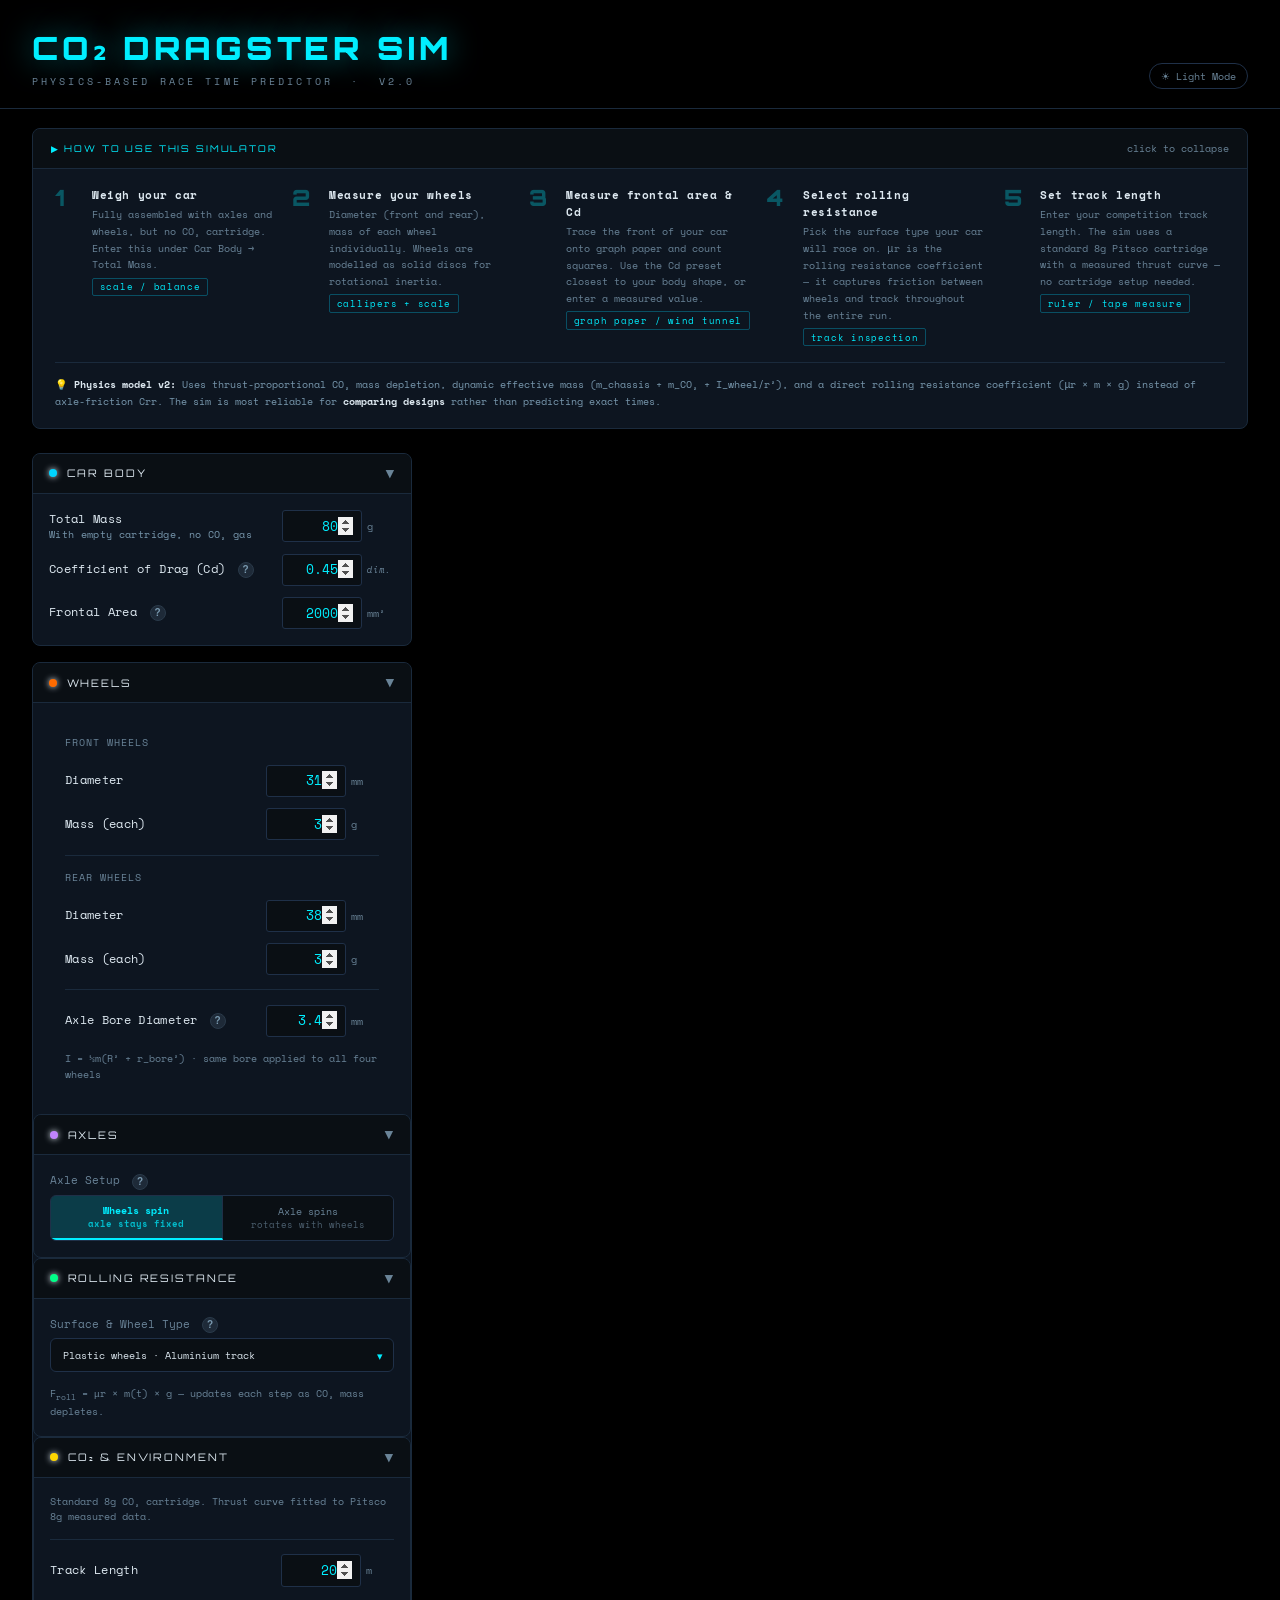
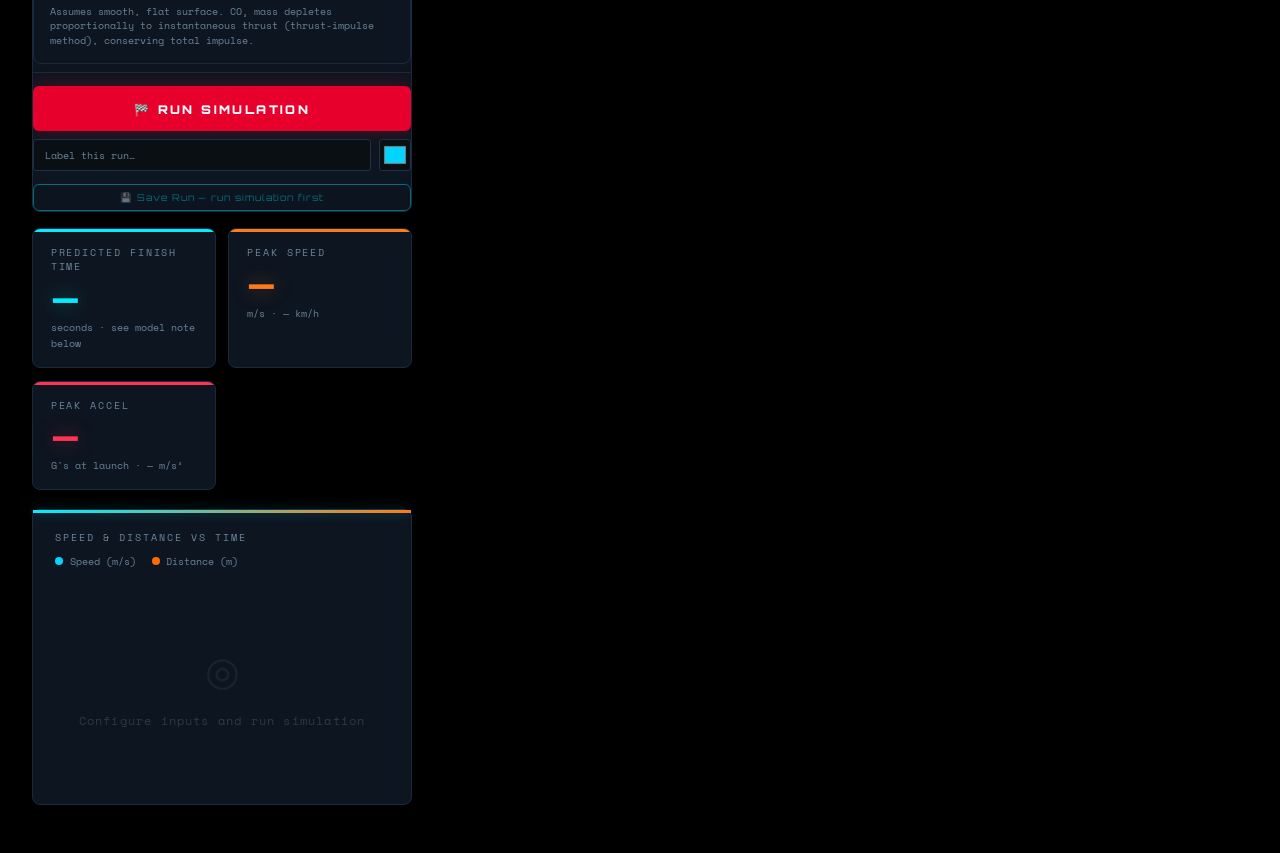
==== DragsterSim.html @ a4823c29 "Rename DragsterSim to DragsterSim.html" ====
<!DOCTYPE html>
<html lang="en">
<head>
<meta charset="UTF-8">
<meta name="viewport" content="width=device-width, initial-scale=1.0">
<title>CO₂ Dragster Simulator</title>
<style>
@import url('https://fonts.googleapis.com/css2?family=Orbitron:wght@400;700;900&family=Space+Mono:wght@400;700&display=swap');

:root {
  --bg: #000000;
  --surface: #0a0f14;
  --panel: #0d1520;
  --border: #1a2a3c;
  --border2: #1f3048;
  --accent: #00eeff;
  --accent2: #ff7a1a;
  --green: #00ff88;
  --red: #ff3355;
  --yellow: #ffd600;
  --text: #dde8f0;
  --muted: #6a8498;
  --muted2: #2a3a4a;
  --font-display: 'Orbitron', 'Arial Black', sans-serif;
  --font-mono: 'Space Mono', 'Courier New', monospace;
}

* { margin:0; padding:0; box-sizing:border-box; }

body {
  background: var(--bg);
  color: var(--text);
  font-family: var(--font-mono);
  font-size: 15px;
  min-height: 100vh;
}

.header {
  padding: 2rem 2rem 0;
  border-bottom: 1px solid var(--border);
  margin-bottom: 0;
}
.header-inner {
  max-width: 1400px;
  margin: 0 auto;
  display: flex;
  align-items: flex-end;
  justify-content: space-between;
  padding-bottom: 1.2rem;
  flex-wrap: wrap;
  gap: 1rem;
}
.logo { display:flex; flex-direction:column; gap:.55rem; }
.logo-title {
  font-family: var(--font-display);
  font-size: clamp(1.4rem, 3vw, 2rem);
  font-weight: 900;
  letter-spacing: .12em;
  color: var(--accent);
  line-height:1;
  text-shadow: 0 0 30px rgba(0,238,255,0.5);
}
.logo-sub {
  font-size: .65rem;
  letter-spacing: .3em;
  color: var(--muted);
  text-transform: uppercase;
}

.app {
  max-width: 1400px;
  margin: 0 auto;
  padding: 1.5rem 2rem 3rem;
  display: grid;
  grid-template-columns: 380px 1fr;
  gap: 1.5rem;
}
@media(max-width:900px) {
  .app { grid-template-columns: 1fr; padding: 1rem; }
}

.sidebar { display:flex; flex-direction:column; gap:1rem; }
.sidebar-sticky { margin-top:.5rem; padding-top:.8rem; border-top: 1px solid var(--border); }

.section-card {
  background: var(--panel);
  border: 1px solid var(--border);
  border-radius: 8px;
  overflow: hidden;
}

.section-header {
  display: flex;
  align-items: center;
  gap: .6rem;
  padding: .7rem 1rem;
  background: var(--surface);
  border-bottom: 1px solid var(--border);
  cursor: pointer;
  user-select: none;
}
.section-header:hover { background: #141c24; }
.section-dot {
  width: 8px; height: 8px;
  border-radius: 50%;
  flex-shrink:0;
  box-shadow: 0 0 6px currentColor;
}
.section-title {
  font-family: var(--font-display);
  font-size: .65rem;
  letter-spacing: .18em;
  text-transform: uppercase;
  color: var(--text);
  flex:1;
}
.section-arrow {
  font-size: .7rem;
  color: var(--muted);
  transition: transform .2s;
}
.section-arrow.open { transform: rotate(90deg); }

.section-body { padding: 1rem; display:flex; flex-direction:column; gap:.7rem; }
.section-body.collapsed { display:none; }

.input-row {
  display: grid;
  grid-template-columns: 1fr auto;
  align-items: center;
  gap: .5rem;
}
.input-row label {
  font-size: .72rem;
  color: var(--text);
  letter-spacing: .03em;
  line-height: 1.3;
}
.input-row label span {
  display: block;
  font-size: .6rem;
  color: #7a9ab0;
  margin-top:.1rem;
}
.input-wrap {
  display:flex;
  align-items:center;
  gap:.3rem;
}
input[type=number], select {
  background: var(--surface);
  border: 1px solid var(--border2);
  border-radius: 3px;
  color: var(--accent);
  font-family: var(--font-mono);
  font-size: .8rem;
  padding: .35rem .5rem;
  width: 80px;
  text-align: right;
  outline: none;
  transition: border-color .15s;
}
input[type=number]:focus, select:focus {
  border-color: var(--accent);
  box-shadow: 0 0 0 2px rgba(0,212,255,0.1);
}
input[type=number]::-webkit-inner-spin-button,
input[type=number]::-webkit-outer-spin-button { opacity: 1; }
select { width: auto; text-align:left; cursor:pointer; }
.unit {
  font-size: .65rem;
  color: var(--muted);
  white-space: nowrap;
  width: 28px;
}

.input-full { display:flex; flex-direction:column; gap:.3rem; }
.input-full label { font-size:.7rem; color:var(--muted); }
.input-full select { width:100%; text-align:left; }

.divider { border:none; border-top:1px solid var(--border); margin:.2rem 0; }

@keyframes card-pop {
  0%   { transform: scale(1); }
  50%  { transform: scale(1.03); }
  100% { transform: scale(1); }
}
.run-btn {
  width: 100%;
  padding: 1rem 1rem .85rem;
  background: #e8002d;
  color: #fff;
  border: none;
  border-radius: 6px;
  font-family: var(--font-display);
  font-size: .75rem;
  font-weight: 900;
  letter-spacing: .2em;
  cursor: pointer;
  transition: filter .15s, transform .1s;
  box-shadow: 0 0 18px rgba(232,0,45,0.3);
}
.run-btn:hover { filter: brightness(1.1); transform: translateY(-1px); }
.run-btn:active { transform: scale(.98); filter: brightness(.95); }
.result-card.pop { animation: card-pop .35s ease-out; }

.main { display:flex; flex-direction:column; gap:1.2rem; }

.results-grid {
  display: grid;
  grid-template-columns: repeat(auto-fit, minmax(150px, 1fr));
  gap: .8rem;
}
.result-card {
  background: var(--panel);
  border: 1px solid var(--border);
  border-radius: 8px;
  padding: 1rem 1.1rem;
  position:relative;
  overflow:hidden;
  transition: border-color .3s;
}
.result-card::before {
  content:'';
  position:absolute; top:0; left:0; right:0;
  height: 3px;
  transition: opacity .3s;
}
.rc-cyan::before   { background: var(--accent); }
.rc-orange::before { background: var(--accent2); }
.rc-green::before  { background: var(--green); }
.rc-red::before    { background: var(--red); }
.rc-yellow::before { background: var(--yellow); }

.result-label {
  font-size: .6rem;
  letter-spacing: .2em;
  text-transform: uppercase;
  color: var(--muted);
  margin-bottom: .4rem;
}
.result-value {
  font-family: var(--font-display);
  font-size: 2.2rem;
  font-weight: 700;
  line-height: 1;
  transition: color .3s;
}
.rc-cyan   .result-value { color: var(--accent); text-shadow: 0 0 20px rgba(0,238,255,0.4); }
.rc-orange .result-value { color: var(--accent2); text-shadow: 0 0 20px rgba(255,122,26,0.4); }
.rc-green  .result-value { color: var(--green); }
.rc-red    .result-value { color: var(--red); text-shadow: 0 0 20px rgba(255,51,85,0.4); }
.rc-yellow .result-value { color: var(--yellow); }
.result-unit { font-size: .65rem; color: var(--muted); margin-top:.25rem; }

.chart-card {
  background: var(--panel);
  border: 1px solid var(--border);
  border-radius: 8px;
  padding: 1.2rem 1.4rem;
  position:relative;
}
.chart-card::before {
  content:'';
  position:absolute; top:0; left:0; right:0;
  height:3px;
  background: linear-gradient(90deg, var(--accent), var(--accent2));
  box-shadow: 0 0 12px rgba(0,238,255,0.3);
}
.chart-header {
  display:flex; justify-content:space-between; align-items:center;
  margin-bottom:1rem; flex-wrap:wrap; gap:.5rem;
}
.chart-title { font-size:.62rem; letter-spacing:.2em; color:var(--muted); text-transform:uppercase; }
.chart-legend { display:flex; gap:1rem; }
.legend-item { display:flex; align-items:center; gap:.4rem; font-size:.65rem; color:var(--muted); }
.legend-dot { width:8px; height:8px; border-radius:50%; }

.range-card {
  background: var(--panel);
  border: 1px solid var(--border);
  border-radius: 8px;
  padding: 1.1rem 1.4rem;
}
.range-note { font-size:.65rem; color:#7a9ab0; line-height:1.6; }

.empty-state {
  display:flex; flex-direction:column; align-items:center; justify-content:center;
  height:200px; color:var(--muted2); gap:.8rem;
}
.empty-icon { font-size:2.5rem; opacity:.4; }
.empty-text { font-size:.75rem; letter-spacing:.1em; }

::-webkit-scrollbar { width:6px; }
::-webkit-scrollbar-track { background:var(--bg); }
::-webkit-scrollbar-thumb { background:var(--border2); border-radius:3px; }

.onboard {
  max-width: 1400px;
  margin: 0 auto;
  padding: 1.2rem 2rem 0;
}
.onboard-inner {
  background: var(--panel);
  border: 1px solid var(--border);
  border-radius: 8px;
  overflow: hidden;
}
.onboard-header {
  display: flex;
  align-items: center;
  justify-content: space-between;
  padding: .7rem 1.1rem;
  background: var(--surface);
  border-bottom: 1px solid var(--border);
  cursor: pointer;
  user-select: none;
}
.onboard-header:hover { background: #141c24; }
.onboard-tag {
  font-family: var(--font-display);
  font-size: .58rem;
  letter-spacing: .2em;
  color: var(--accent);
  text-transform: uppercase;
}
.onboard-toggle { font-size: .65rem; color: var(--muted); }
.onboard-body {
  padding: 1.1rem 1.4rem;
  display: grid;
  grid-template-columns: repeat(auto-fit, minmax(220px, 1fr));
  gap: 1rem;
}
.onboard-body.hidden { display: none; }
.step { display: flex; gap: .8rem; align-items: flex-start; }
.step-num {
  font-family: var(--font-display);
  font-size: 1.4rem;
  font-weight: 900;
  color: var(--accent);
  opacity: .3;
  line-height: 1;
  flex-shrink: 0;
  width: 24px;
}
.step-title { font-size: .7rem; color: var(--text); font-weight: 600; margin-bottom: .2rem; letter-spacing: .05em; }
.step-desc { font-size: .65rem; color: var(--muted); line-height: 1.6; }
.step-tool {
  display: inline-block;
  font-size: .58rem;
  color: var(--accent);
  border: 1px solid rgba(0,212,255,.3);
  border-radius: 2px;
  padding: .1rem .4rem;
  margin-top: .3rem;
  letter-spacing: .08em;
}
.onboard-note {
  grid-column: 1 / -1;
  font-size: .63rem;
  color: #7a9ab0;
  border-top: 1px solid var(--border);
  padding-top: .8rem;
  line-height: 1.7;
}

.save-bar { display:flex; flex-direction:column; gap:.4rem; margin-top:.5rem; }
.save-input {
  flex:1; background:var(--surface); border:1px solid var(--border2);
  color:var(--text); font-family:var(--font-mono); font-size:.65rem;
  padding:.45rem .7rem; border-radius:3px; outline:none;
}
.save-input:focus { border-color:var(--accent); }
.save-input::placeholder { color:var(--muted); }
.save-btn {
  font-family:var(--font-display); font-size:.58rem; letter-spacing:.1em;
  padding:.45rem .9rem; border-radius:6px; cursor:pointer; white-space:nowrap;
  border:1px solid var(--accent); background:transparent; color:var(--accent);
  transition:all .2s;
  box-shadow: 0 0 8px rgba(0,238,255,0.15);
}
.save-btn:hover { background:var(--accent); color:#000; box-shadow: 0 0 16px rgba(0,238,255,0.4); transform: translateY(-1px); }
.mini-btn {
  font-family:var(--font-display); font-size:.52rem; letter-spacing:.08em;
  padding:.3rem .6rem; border-radius:3px; cursor:pointer;
  border:1px solid var(--border2); background:transparent; color:#7a9ab0;
  transition:all .15s;
}
.mini-btn:hover { border-color:var(--accent); color:var(--accent); }
.mini-btn.danger { border-color:var(--border2); color:var(--muted); }
.mini-btn.danger:hover { border-color:var(--red); color:var(--red); }

.run-row {
  display:grid; grid-template-columns:auto 1fr auto auto auto;
  align-items:center; gap:.5rem;
  padding:.45rem .5rem; border-bottom:1px solid var(--border);
  font-size:.65rem;
}
.run-row:last-child { border-bottom:none; }
.run-dot { width:10px; height:10px; border-radius:50%; flex-shrink:0; }
.run-name { color:var(--text); font-weight:600; min-width:0; overflow:hidden; text-overflow:ellipsis; white-space:nowrap; }
.run-time { color:var(--accent); font-weight:700; white-space:nowrap; }
.run-delta { font-size:.62rem; font-weight:700; white-space:nowrap; }
.run-delta.faster { color:var(--green); }
.run-delta.slower { color:var(--red); }
.run-del { cursor:pointer; color:var(--muted); font-size:.7rem; padding:.1rem .3rem; }
.run-del:hover { color:var(--red); }

.input-wrap input.invalid { border-color:var(--red) !important; }

#validation-banner {
  display:none; background:rgba(255,51,85,0.12);
  border:1px solid rgba(255,51,85,0.4);
  border-radius:3px; padding:.6rem .9rem;
  font-size:.65rem; color:#ff8899; line-height:1.6;
  margin-bottom:.5rem;
}
#validation-banner.visible { display:block; }

.tip-btn {
  display: inline-flex;
  align-items: center;
  justify-content: center;
  width: 16px; height: 16px;
  border-radius: 50%;
  background: #1e2a38;
  border: 1px solid #2a3a4a;
  color: #7a9ab0;
  font-size: 10px;
  font-family: Arial, sans-serif;
  font-weight: 700;
  cursor: pointer;
  margin-left: 5px;
  vertical-align: middle;
  flex-shrink: 0;
  padding: 0; line-height: 0; letter-spacing: 0;
}
.tip-btn:focus { outline: none; }
.tip-box {
  display: none;
  background: #0d1117;
  border: 1px solid #1e2a38;
  border-radius: 4px;
  padding: .6rem .8rem;
  font-size: .63rem;
  color: #c8d8e8;
  line-height: 1.6;
  margin-top: .4rem;
  width: 100%;
  box-sizing: border-box;
}
.tip-box.open { display: block; }

.pill-group {
  display: flex; gap: 0;
  border: 1px solid var(--border2);
  border-radius: 6px;
  overflow: hidden;
  width: 100%;
}
.pill-opt {
  flex: 1;
  padding: .5rem .4rem;
  font-family: var(--font-mono);
  font-size: .63rem;
  color: var(--muted);
  background: var(--surface);
  border: none;
  border-right: 1px solid var(--border2);
  cursor: pointer;
  text-align: center;
  transition: background .15s, color .15s;
  line-height: 1.3;
}
.pill-opt:last-child { border-right: none; }
.pill-opt:hover { background: #151e2a; color: var(--text); }
.pill-opt.active {
  background: rgba(0,238,255,0.18);
  color: var(--accent);
  font-weight: 700;
  border-bottom: 2px solid var(--accent);
}

.styled-select-wrap {
  position: relative;
  width: 100%;
}
.styled-select-wrap::after {
  content: '▾';
  position: absolute;
  right: .7rem; top: 50%;
  transform: translateY(-50%);
  color: var(--accent);
  font-size: .7rem;
  pointer-events: none;
}
.styled-select {
  width: 100%;
  appearance: none; -webkit-appearance: none;
  background: var(--surface);
  border: 1px solid var(--border2);
  border-radius: 6px;
  color: var(--text);
  font-family: var(--font-mono);
  font-size: .65rem;
  padding: .5rem 2rem .5rem .75rem;
  cursor: pointer; outline: none;
  transition: border-color .15s;
}
.styled-select:focus { border-color: var(--accent); box-shadow: 0 0 0 2px rgba(0,212,255,0.1); }
.styled-select option { background: #0d1117; color: var(--text); }

.breakdown-card {
  background: var(--panel);
  border: 1px solid var(--border);
  border-radius: 8px;
  padding: 1.1rem 1.4rem;
}
.breakdown-title { font-size:.62rem; letter-spacing:.2em; color:var(--muted); text-transform:uppercase; margin-bottom:.9rem; }
.breakdown-row {
  display:flex; align-items:center; gap:.8rem;
  padding:.35rem 0; border-bottom:1px solid var(--border);
  font-size:.72rem;
}
.breakdown-row:last-child { border-bottom:none; }
.bd-label { color:var(--muted); flex:1; }
.bd-bar-wrap { flex:2; height:4px; background:var(--surface); border-radius:2px; overflow:hidden; }
.bd-bar { height:100%; border-radius:2px; transition: width .5s; }
.bd-val { color:var(--text); font-weight:700; width:60px; text-align:right; font-size:.7rem; }

/* Light mode */
body.light {
  --bg: #f0f4f8;
  --surface: #ffffff;
  --panel: #ffffff;
  --border: #d0dae6;
  --border2: #b8c8d8;
  --accent: #0088bb;
  --accent2: #d44800;
  --green: #008844;
  --red: #cc1133;
  --yellow: #aa8800;
  --text: #1a2a3a;
  --muted: #5a7080;
  --muted2: #c0d0dc;
}
body.light .header { border-bottom-color: var(--border); }
body.light input[type=number], body.light .styled-select { color: var(--text); }
body.light .rc-cyan .result-value,
body.light .rc-orange .result-value,
body.light .rc-red .result-value { text-shadow: none; }
body.light .chart-card::before { box-shadow: none; }

.theme-toggle {
  background: none;
  border: 1px solid var(--border2);
  border-radius: 20px;
  color: var(--muted);
  font-family: var(--font-mono);
  font-size: .6rem;
  padding: .3rem .7rem;
  cursor: pointer;
  display: flex;
  align-items: center;
  gap: .4rem;
  transition: border-color .15s, color .15s;
}
.theme-toggle:hover { border-color: var(--accent); color: var(--accent); }

#r-delta.faster { background:rgba(0,255,136,0.15); color:var(--green); }
#r-delta.slower { background:rgba(255,51,85,0.15); color:var(--red); }

#replay-canvas { background: #0a0f14 !important; border: 1px solid var(--border); border-radius: 6px; }
body.light #replay-canvas { background: #a8b8c8 !important; border: 1px solid #000 !important; }
</style>
</head>
<body>

<div class="header">
  <div class="header-inner">
    <div class="logo">
      <div class="logo-title">CO₂ DRAGSTER SIM</div>
      <div class="logo-sub">Physics-Based Race Time Predictor &nbsp;·&nbsp; v2.0</div>
    </div>
    <button class="theme-toggle" onclick="toggleTheme()" id="theme-btn">☀ Light Mode</button>
  </div>
</div>

<div class="onboard">
  <div class="onboard-inner">
    <div class="onboard-header" onclick="toggleOnboard(this)">
      <div class="onboard-tag">▶ How to use this simulator</div>
      <div class="onboard-toggle" id="onboard-toggle-label">click to collapse</div>
    </div>
    <div class="onboard-body" id="onboard-body">
      <div class="step">
        <div class="step-num">1</div>
        <div class="step-content">
          <div class="step-title">Weigh your car</div>
          <div class="step-desc">Fully assembled with axles and wheels, but no CO₂ cartridge. Enter this under Car Body → Total Mass.</div>
          <span class="step-tool">scale / balance</span>
        </div>
      </div>
      <div class="step">
        <div class="step-num">2</div>
        <div class="step-content">
          <div class="step-title">Measure your wheels</div>
          <div class="step-desc">Diameter (front and rear), mass of each wheel individually. Wheels are modelled as solid discs for rotational inertia.</div>
          <span class="step-tool">callipers + scale</span>
        </div>
      </div>
      <div class="step">
        <div class="step-num">3</div>
        <div class="step-content">
          <div class="step-title">Measure frontal area &amp; Cd</div>
          <div class="step-desc">Trace the front of your car onto graph paper and count squares. Use the Cd preset closest to your body shape, or enter a measured value.</div>
          <span class="step-tool">graph paper / wind tunnel</span>
        </div>
      </div>
      <div class="step">
        <div class="step-num">4</div>
        <div class="step-content">
          <div class="step-title">Select rolling resistance</div>
          <div class="step-desc">Pick the surface type your car will race on. μr is the rolling resistance coefficient — it captures friction between wheels and track throughout the entire run.</div>
          <span class="step-tool">track inspection</span>
        </div>
      </div>
      <div class="step">
        <div class="step-num">5</div>
        <div class="step-content">
          <div class="step-title">Set track length</div>
          <div class="step-desc">Enter your competition track length. The sim uses a standard 8g Pitsco cartridge with a measured thrust curve — no cartridge setup needed.</div>
          <span class="step-tool">ruler / tape measure</span>
        </div>
      </div>
      <div class="onboard-note">
        💡 <strong style="color:var(--text)">Physics model v2:</strong> Uses thrust-proportional CO₂ mass depletion, dynamic effective mass (m_chassis + m_CO₂ + I_wheel/r²), and a direct rolling resistance coefficient (μr × m × g) instead of axle-friction Crr. The sim is most reliable for <strong style="color:var(--text)">comparing designs</strong> rather than predicting exact times.
      </div>
    </div>
  </div>
</div>

<div class="app">

  <!-- ══════════════ SIDEBAR ══════════════ -->
  <div class="sidebar">

    <!-- Car Body -->
    <div class="section-card">
      <div class="section-header" onclick="toggleSection(this)">
        <div class="section-dot" style="background:#00d4ff"></div>
        <div class="section-title">Car Body</div>
        <div class="section-arrow open">▶</div>
      </div>
      <div class="section-body">
        <div class="input-row">
          <label>Total Mass <span>With empty cartridge, no CO₂ gas</span></label>
          <div class="input-wrap"><input type="number" id="mass" value="80" min="10" max="500" step="0.5"><span class="unit">g</span></div>
        </div>
        <div class="input-row">
          <label>Coefficient of Drag (Cd) <button class="tip-btn" onclick="toggleTip(this)">?</button></label>
          <div class="tip-box">Cd measures how easily air flows around your car. Lower is faster. Most CO₂ dragsters with exposed wheels fall between 0.4 and 0.6.</div>
          <div class="input-wrap"><input type="number" id="cd-custom" value="0.45" min="0.05" max="1.5" step="0.01"><span class="unit" style="color:var(--muted);font-style:italic;font-size:.55rem;">dim.</span></div>
        </div>
        <div class="input-row">
          <label>Frontal Area <button class="tip-btn" onclick="toggleTip(this)">?</button></label>
          <div class="tip-box">Cross-section area head-on. In Fusion 360: sketch on the front face, use Project to trace the outline, then check the sketch area in the bottom-right corner.</div>
          <div class="input-wrap"><input type="number" id="frontal-override" value="2000" min="100" max="10000" step="10"><span class="unit">mm²</span></div>
        </div>
      </div>
    </div>

    <!-- Wheels -->
    <div class="section-card">
      <div class="section-header" onclick="toggleSection(this)">
        <div class="section-dot" style="background:#ff6b00"></div>
        <div class="section-title">Wheels</div>
        <div class="section-arrow open">▶</div>
      </div>
      <div class="section-body">
      <div class="section-body">
        <div style="font-size:.62rem;color:var(--muted);letter-spacing:.1em;text-transform:uppercase;margin-bottom:.2rem;">Front Wheels</div>
        <div class="input-row">
          <label>Diameter</label>
          <div class="input-wrap"><input type="number" id="wf-dia" value="31" min="5" max="80" step="0.5"><span class="unit">mm</span></div>
        </div>
        <div class="input-row">
          <label>Mass (each)</label>
          <div class="input-wrap"><input type="number" id="wf-mass" value="3" min="0.1" max="30" step="0.1"><span class="unit">g</span></div>
        </div>
        <hr class="divider">
        <div style="font-size:.62rem;color:var(--muted);letter-spacing:.1em;text-transform:uppercase;margin-bottom:.2rem;">Rear Wheels</div>
        <div class="input-row">
          <label>Diameter</label>
          <div class="input-wrap"><input type="number" id="wr-dia" value="38" min="5" max="80" step="0.5"><span class="unit">mm</span></div>
        </div>
        <div class="input-row">
          <label>Mass (each)</label>
          <div class="input-wrap"><input type="number" id="wr-mass" value="3" min="0.1" max="30" step="0.1"><span class="unit">g</span></div>
        </div>
        <hr class="divider">
        <div class="input-row">
          <label>Axle Bore Diameter <button class="tip-btn" onclick="toggleTip(this)">?</button></label>
          <div class="tip-box">The diameter of the hole through the centre of each wheel. Measure with callipers. PLA wheels are modelled as annular discs: I = ½m(R_outer² + R_bore²). A larger bore pushes mass further from the axis, increasing rotational inertia. Typical 1/8&quot; steel axle → bore ≈ 3.2–3.5 mm.</div>
          <div class="input-wrap"><input type="number" id="bore-dia" value="3.4" min="0.5" max="15" step="0.05"><span class="unit">mm</span></div>
        </div>
        <div style="font-size:.6rem;color:var(--muted);line-height:1.6;margin-top:.2rem;">
          I = ½m(R² + r_bore²) · same bore applied to all four wheels
        </div>
      </div>
    </div>

    <!-- Axles -->
    <div class="section-card">
      <div class="section-header" onclick="toggleSection(this)">
        <div class="section-dot" style="background:#c084fc"></div>
        <div class="section-title">Axles</div>
        <div class="section-arrow open">▶</div>
      </div>
      <div class="section-body">
        <div class="input-full">
          <label>Axle Setup <button class="tip-btn" onclick="toggleTip(this)">?</button></label>
          <div class="tip-box">
            <strong>Wheels spin / axle fixed:</strong> The axle is glued or press-fit into the car body and does not rotate. Only the wheels spin — axle inertia adds nothing.<br><br>
            <strong>Axle spins with wheels:</strong> The axle is free to rotate and turns with the wheels. Both the wheel and axle inertia must be overcome at launch. Solid-cylinder axle: I = ½mr², contributing an extra ½m_axle effective mass per axle.
          </div>
          <div class="pill-group">
            <button class="pill-opt active" data-target="axle-setup" data-value="static" onclick="setPill(this);updateAxleSetup()">Wheels spin<br><span style="font-size:.55rem;opacity:.7;">axle stays fixed</span></button>
            <button class="pill-opt" data-target="axle-setup" data-value="dynamic" onclick="setPill(this);updateAxleSetup()">Axle spins<br><span style="font-size:.55rem;opacity:.7;">rotates with wheels</span></button>
          </div>
          <input type="hidden" id="axle-setup" value="static">
        </div>

        <!-- Dynamic-only options -->
        <div id="axle-dynamic-opts" style="display:none;">
          <div style="font-size:.6rem;color:var(--muted);margin:.2rem 0 .6rem;line-height:1.5;">
            Solid cylinder: I = ½mr² → effective mass penalty per axle = ½m_axle.<br>
            Two axles total: adds m_axle to m_eff.
          </div>
          <div class="input-row">
            <label>Axle Diameter <button class="tip-btn" onclick="toggleTip(this)">?</button></label>
            <div class="tip-box">Outside diameter of the spinning axle rod. Standard CO₂ dragster axles are 1/8" (3.175 mm) steel. Measure with callipers if unsure.</div>
            <div class="input-wrap"><input type="number" id="axle-dia" value="3.175" min="1" max="10" step="0.025"><span class="unit">mm</span></div>
          </div>
          <div class="input-row">
            <label>Axle Mass <span>one axle</span></label>
            <div class="input-wrap"><input type="number" id="axle-mass" value="4.0" min="0.5" max="30" step="0.1"><span class="unit">g</span></div>
          </div>
        </div>
      </div>
    </div>

    <!-- Rolling Resistance -->
    <div class="section-card">
      <div class="section-header" onclick="toggleSection(this)">
        <div class="section-dot" style="background:#00ff88"></div>
        <div class="section-title">Rolling Resistance</div>
        <div class="section-arrow open">▶</div>
      </div>
      <div class="section-body">
        <div class="input-full">
          <label>Surface &amp; Wheel Type <button class="tip-btn" onclick="toggleTip(this)">?</button></label>
          <div class="tip-box">Rolling resistance coefficient (μr) captures energy lost as wheels flex and deform against the track. Acts as a constant force throughout the run: F_roll = μr × m × g. Smooth aluminium gives the lowest values; jointed sheet-metal adds significant penalty.</div>
          <div class="styled-select-wrap">
            <select id="mu-r-preset" class="styled-select" onchange="applyMuPreset()">
              <option value="0.010">Plastic wheels · Aluminium track</option>
              <option value="0.013">Plastic wheels · Wood / MDF track</option>
              <option value="0.018">Plastic wheels · Jointed sheet metal</option>
              <option value="0.008">Urethane wheels · Aluminium track</option>
              <option value="custom">Custom μr value…</option>
            </select>
          </div>
        </div>
        <div class="input-row" id="mu-r-custom-row" style="display:none">
          <label>Custom μr <button class="tip-btn" onclick="toggleTip(this)">?</button></label>
          <div class="tip-box">Dimensionless rolling resistance coefficient. Typical CO₂ dragster range: 0.006–0.025. Lower = faster. Standard competition value on aluminium track is ~0.010.</div>
          <div class="input-wrap"><input type="number" id="mu-r-custom" value="0.010" min="0.001" max="0.1" step="0.001" oninput="syncCustomMuR()"><span class="unit"></span></div>
        </div>
        <input type="hidden" id="mu-r" value="0.010">
        <div style="font-size:.6rem;color:var(--muted);line-height:1.6;margin-top:.2rem;">
          F<sub>roll</sub> = μr × m(t) × g — updates each step as CO₂ mass depletes.
        </div>
      </div>
    </div>

    <!-- CO₂ & Environment -->
    <div class="section-card">
      <div class="section-header" onclick="toggleSection(this)">
        <div class="section-dot" style="background:#ffd600"></div>
        <div class="section-title">CO₂ &amp; Environment</div>
        <div class="section-arrow open">▶</div>
      </div>
      <div class="section-body">
        <div style="font-size:.6rem;color:var(--muted);line-height:1.6;">
          Standard 8g CO₂ cartridge. Thrust curve fitted to Pitsco 8g measured data.
        </div>
        <input type="hidden" id="nozzle-dia" value="2.95">
        <input type="hidden" id="co2-F0" value="18.3">
        <input type="hidden" id="co2-tau" value="0.117">
        <input type="hidden" id="co2-dur" value="0.45">
        <hr class="divider">
        <div class="input-row">
          <label>Track Length</label>
          <div class="input-wrap"><input type="number" id="track" value="20" min="5" max="100" step="0.5"><span class="unit">m</span></div>
        </div>
        <div style="font-size:.6rem;color:var(--muted);margin-top:.4rem;line-height:1.5;">
          Assumes smooth, flat surface. CO₂ mass depletes proportionally to instantaneous thrust (thrust-impulse method), conserving total impulse.
        </div>
      </div>
    </div>

    <div class="sidebar-sticky">
      <div id="validation-banner"></div>
      <button class="run-btn" onclick="runSim()">🏁 RUN SIMULATION</button>
      <div class="save-bar">
        <div style="display:flex;gap:.5rem;align-items:center;width:100%;">
          <input type="text" id="run-label" placeholder="Label this run…" class="save-input"/>
          <input type="color" id="run-colour" value="#00d4ff" title="Pick run colour" style="width:32px;height:32px;padding:2px;border:1px solid var(--border2);border-radius:3px;background:var(--surface);cursor:pointer;flex-shrink:0;">
        </div>
        <button class="save-btn" id="save-btn" onclick="saveRun()" style="width:100%;margin-top:.4rem;opacity:.4;cursor:not-allowed;" disabled>💾 Save Run — run simulation first</button>
      </div>
    </div>

  </div>

  <!-- ══════════════ MAIN ══════════════ -->
  <div class="main">

    <!-- Results -->
    <div class="results-grid">
      <div class="result-card rc-cyan">
        <div class="result-label">Predicted Finish Time</div>
        <div style="display:flex;align-items:baseline;gap:.6rem;">
          <div class="result-value" id="r-time">—</div>
          <div id="r-delta" style="display:none;font-family:var(--font-mono);font-size:.8rem;font-weight:700;padding:.15rem .4rem;border-radius:3px;"></div>
        </div>
        <div class="result-unit">seconds · see model note below</div>
      </div>
      <div class="result-card rc-orange">
        <div class="result-label">Peak Speed</div>
        <div class="result-value" id="r-speed">—</div>
        <div class="result-unit">m/s · <span id="r-kmh">—</span> km/h</div>
      </div>
      <div class="result-card rc-red">
        <div class="result-label">Peak Accel</div>
        <div class="result-value" id="r-g">—</div>
        <div class="result-unit">G's at launch · <span id="r-ms2">—</span> m/s²</div>
      </div>
    </div>

    <!-- Speed/Distance Chart -->
    <div class="chart-card">
      <div class="chart-header">
        <div class="chart-title">Speed &amp; Distance vs Time</div>
        <div class="chart-legend">
          <div class="legend-item"><div class="legend-dot" style="background:#00d4ff"></div>Speed (m/s)</div>
          <div class="legend-item"><div class="legend-dot" style="background:#ff6b00"></div>Distance (m)</div>
        </div>
      </div>
      <div id="chart-empty" class="empty-state">
        <div class="empty-icon">◎</div>
        <div class="empty-text">Configure inputs and run simulation</div>
      </div>
      <canvas id="chart" style="display:none"></canvas>
    </div>

    <!-- Thrust Curve -->
    <div class="chart-card" id="thrust-card" style="display:none">
      <div class="chart-header">
        <div class="chart-title">CO₂ Thrust Curve</div>
        <div class="chart-legend">
          <div class="legend-item"><div class="legend-dot" style="background:#ff3355"></div>Thrust (N)</div>
        </div>
      </div>
      <canvas id="thrust-chart"></canvas>
    </div>

    <!-- Race Replay -->
    <div class="chart-card" id="replay-card" style="display:none">
      <div class="chart-header">
        <div class="chart-title">Race Replay</div>
        <div style="display:flex;gap:.6rem;align-items:center;">
          <div id="replay-time-display" style="display:flex;flex-direction:column;gap:.2rem;align-items:flex-end;"></div>
          <button class="mini-btn" id="replay-btn" onclick="startReplay()">▶ Play</button>
          <button class="mini-btn danger" onclick="clearAllRuns()">✕ Clear All</button>
        </div>
      </div>
      <canvas id="replay-canvas" height="90" style="width:100%;border-radius:4px;display:block;background:#0a0f14;"></canvas>
      <div id="replay-runs-legend" style="display:flex;gap:1rem;flex-wrap:wrap;margin-top:.6rem;"></div>
    </div>

    <!-- Model note -->
    <div class="range-card" id="range-card" style="display:none">
      <div class="range-note" id="range-note"></div>
    </div>

    <!-- Forces Breakdown -->
    <div class="breakdown-card" id="forces-card" style="display:none">
      <div class="breakdown-title" style="display:flex;justify-content:space-between;align-items:center;">
        <span>What's slowing your car down?</span>
        <span style="font-size:.58rem;color:#7a9ab0;cursor:pointer;text-decoration:underline;font-family:var(--font-mono);font-weight:400;letter-spacing:.05em;text-transform:none;" onclick="toggleForcesExplain()">explain these forces</span>
      </div>
      <div id="forces-explain" style="display:none;font-size:.63rem;color:#7a9ab0;line-height:1.7;background:var(--surface);border-radius:3px;padding:.6rem .8rem;margin-bottom:.8rem;">
        <strong style="color:var(--text);">At launch</strong> the car is stationary so air drag is zero. All resistance comes from <em>wheel spin-up</em> — the rotational inertia of the wheels acting as additional effective mass. PLA wheels are modelled as annular discs: I = ½m(R_outer² + R_bore²), so I/R² = ½m(1 + (R_bore/R)²). A larger bore increases the penalty above the solid-disc baseline.<br><br>
        <strong style="color:var(--text);">Rolling resistance</strong> acts as a constant force throughout the entire run: F_roll = μr × m(t) × g. It decreases slightly as the CO₂ cartridge empties and total mass falls. This is the primary variable you control through wheel-track surface choice.<br><br>
        <strong style="color:var(--text);">At peak speed</strong> air drag dominates — it grows with the square of velocity and becomes the single largest resistive force the car fights at high speed. This is where aerodynamic body shaping and frontal area reduction pay the biggest dividends.
      </div>

      <div style="font-size:.58rem;letter-spacing:.1em;color:var(--muted);text-transform:uppercase;margin-bottom:.4rem;">At Launch</div>
      <div class="breakdown-row">
        <div class="bd-label">Wheel Spin-up</div>
        <div class="bd-bar-wrap"><div class="bd-bar" id="bar-rot" style="background:var(--yellow);width:0%"></div></div>
        <div class="bd-val" id="val-rot">—</div>
      </div>

      <div style="font-size:.58rem;letter-spacing:.1em;color:var(--muted);text-transform:uppercase;margin-bottom:.4rem;margin-top:.6rem;">Throughout Race</div>
      <div class="breakdown-row">
        <div class="bd-label">Rolling Resistance</div>
        <div class="bd-bar-wrap"><div class="bd-bar" id="bar-roll" style="background:var(--green);width:0%"></div></div>
        <div class="bd-val" id="val-roll">—</div>
      </div>

      <div style="font-size:.58rem;letter-spacing:.1em;color:var(--muted);text-transform:uppercase;margin-bottom:.4rem;margin-top:.6rem;">At Peak Speed</div>
      <div class="breakdown-row">
        <div class="bd-label">Air Resistance</div>
        <div class="bd-bar-wrap"><div class="bd-bar" id="bar-aero" style="background:var(--accent);width:0%"></div></div>
        <div class="bd-val" id="val-aero">—</div>
      </div>
    </div>

    <!-- Saved Runs -->
    <div class="breakdown-card" id="saved-runs-card" style="display:none">
      <div class="breakdown-title" style="display:flex;justify-content:space-between;align-items:center;">
        <span>Saved Runs</span>
        <div style="display:flex;gap:.5rem;">
          <button class="mini-btn danger" onclick="clearAllRuns()">✕ Clear All</button>
        </div>
      </div>
      <div id="saved-runs-list"></div>
      <div id="time-chart-wrap" style="display:none;margin-top:1rem;">
        <div style="font-size:.62rem;letter-spacing:.15em;color:var(--muted);text-transform:uppercase;margin-bottom:.5rem;">Finish Time Comparison</div>
        <canvas id="time-chart"></canvas>
      </div>
    </div>

  </div>
</div>

<script>
const $  = id => document.getElementById(id);
const v  = id => parseFloat($(id).value);
const G  = 9.81;

function showError(msg) {
  const b = $('validation-banner');
  if (b) { b.innerHTML = '⚠ ' + msg; b.classList.add('visible'); setTimeout(() => b.classList.remove('visible'), 4000); }
}

// ── Canvas chart helpers ───────────────────────────────────────
function drawSpeedChart(canvas, times, speeds, dists) {
  const isLight = document.body.classList.contains('light');
  const PAD = { t:10, r:50, b:32, l:46 };
  const W = canvas.parentElement.clientWidth || 600;
  const H = 200;
  const dpr = window.devicePixelRatio || 1;
  canvas.width  = W * dpr; canvas.height = H * dpr;
  canvas.style.width = W + 'px'; canvas.style.height = H + 'px';
  const ctx = canvas.getContext('2d');
  ctx.scale(dpr, dpr);
  const cW = W - PAD.l - PAD.r, cH = H - PAD.t - PAD.b;

  const bg       = isLight ? '#f4f7fa' : '#0a0f14';
  const grid     = isLight ? '#d0dbe6' : '#111820';
  const cyanLine = isLight ? '#0099bb' : '#00d4ff';
  const cyanFill = isLight ? 'rgba(0,153,187,0.12)' : 'rgba(0,212,255,0.08)';
  const orngLine = isLight ? '#cc5500' : '#ff6b00';
  const orngFill = isLight ? 'rgba(204,85,0,0.10)' : 'rgba(255,107,0,0.07)';
  const tickX    = isLight ? '#6a7a8a' : '#4a6070';

  ctx.fillStyle = bg; ctx.fillRect(0, 0, W, H);

  const maxV = Math.max(...speeds) * 1.1 || 1;
  const maxD = Math.max(...dists)  * 1.1 || 1;
  const maxT = Math.max(...times)  || 1;
  const tx = t => PAD.l + (t / maxT) * cW;
  const ty = (val, mx) => PAD.t + cH - (val / mx) * cH;

  ctx.strokeStyle = grid; ctx.lineWidth = 1;
  for (let i=0; i<=4; i++) {
    const y = PAD.t + (i/4)*cH;
    ctx.beginPath(); ctx.moveTo(PAD.l, y); ctx.lineTo(PAD.l+cW, y); ctx.stroke();
  }

  // Distance
  ctx.beginPath(); ctx.moveTo(tx(times[0]), ty(dists[0], maxD));
  for (let i=1; i<times.length; i++) ctx.lineTo(tx(times[i]), ty(dists[i], maxD));
  ctx.lineTo(tx(times[times.length-1]), PAD.t+cH); ctx.lineTo(tx(times[0]), PAD.t+cH); ctx.closePath();
  ctx.fillStyle = orngFill; ctx.fill();
  ctx.beginPath(); ctx.moveTo(tx(times[0]), ty(dists[0], maxD));
  for (let i=1; i<times.length; i++) ctx.lineTo(tx(times[i]), ty(dists[i], maxD));
  ctx.strokeStyle = orngLine; ctx.lineWidth = 2; ctx.stroke();

  // Speed
  ctx.beginPath(); ctx.moveTo(tx(times[0]), ty(speeds[0], maxV));
  for (let i=1; i<times.length; i++) ctx.lineTo(tx(times[i]), ty(speeds[i], maxV));
  ctx.lineTo(tx(times[times.length-1]), PAD.t+cH); ctx.lineTo(tx(times[0]), PAD.t+cH); ctx.closePath();
  ctx.fillStyle = cyanFill; ctx.fill();
  ctx.beginPath(); ctx.moveTo(tx(times[0]), ty(speeds[0], maxV));
  for (let i=1; i<times.length; i++) ctx.lineTo(tx(times[i]), ty(speeds[i], maxV));
  ctx.strokeStyle = cyanLine; ctx.lineWidth = 2; ctx.stroke();

  ctx.font = '9px monospace';
  ctx.textAlign = 'right'; ctx.textBaseline = 'middle'; ctx.fillStyle = cyanLine;
  for (let i=0; i<=4; i++) ctx.fillText((maxV*(4-i)/4).toFixed(1), PAD.l-4, PAD.t+(i/4)*cH);
  ctx.textAlign = 'left'; ctx.fillStyle = orngLine;
  for (let i=0; i<=4; i++) ctx.fillText((maxD*(4-i)/4).toFixed(1), PAD.l+cW+4, PAD.t+(i/4)*cH);
  ctx.textAlign = 'center'; ctx.textBaseline = 'top'; ctx.fillStyle = tickX;
  for (let i=0; i<=5; i++) ctx.fillText((maxT*i/5).toFixed(2)+'s', tx(maxT*i/5), PAD.t+cH+4);
}

function drawThrustChart(F0, tau, dur) {
  const card = $('thrust-card'); const canvas = $('thrust-chart');
  card.style.display = 'block';
  const isLight = document.body.classList.contains('light');
  const PAD = { t:10, r:20, b:32, l:46 };
  const W = canvas.parentElement.clientWidth || 600; const H = 160;
  const dpr = window.devicePixelRatio || 1;
  canvas.width = W*dpr; canvas.height = H*dpr;
  canvas.style.width = W+'px'; canvas.style.height = H+'px';
  const ctx = canvas.getContext('2d'); ctx.scale(dpr, dpr);
  const cW = W-PAD.l-PAD.r, cH = H-PAD.t-PAD.b;
  ctx.fillStyle = isLight ? '#f4f7fa' : '#0a0f14'; ctx.fillRect(0,0,W,H);

  const pts = [];
  const totalT = dur + 0.05;
  for (let t=0; t<=totalT; t+=totalT/200) pts.push({ t, f: t < dur ? F0*Math.exp(-t/tau) : 0 });
  const maxF = F0 * 1.05; const maxT = totalT;
  const tx = t => PAD.l + (t/maxT)*cW;
  const ty = f => PAD.t + cH - (f/maxF)*cH;

  ctx.strokeStyle = isLight ? '#d0dbe6' : '#111820'; ctx.lineWidth=1;
  for (let i=0;i<=4;i++) {
    const y = PAD.t+(i/4)*cH;
    ctx.beginPath(); ctx.moveTo(PAD.l,y); ctx.lineTo(PAD.l+cW,y); ctx.stroke();
  }
  ctx.beginPath(); ctx.moveTo(tx(pts[0].t), ty(pts[0].f));
  for (let i=1;i<pts.length;i++) ctx.lineTo(tx(pts[i].t), ty(pts[i].f));
  ctx.lineTo(tx(pts[pts.length-1].t), PAD.t+cH); ctx.lineTo(tx(pts[0].t), PAD.t+cH); ctx.closePath();
  ctx.fillStyle = isLight ? 'rgba(255,51,85,0.10)' : 'rgba(255,51,85,0.12)'; ctx.fill();
  ctx.beginPath(); ctx.moveTo(tx(pts[0].t), ty(pts[0].f));
  for (let i=1;i<pts.length;i++) ctx.lineTo(tx(pts[i].t), ty(pts[i].f));
  ctx.strokeStyle = '#ff3355'; ctx.lineWidth=2; ctx.stroke();

  ctx.fillStyle = '#ff3355'; ctx.font='9px monospace';
  ctx.textAlign='left'; ctx.textBaseline='bottom';
  ctx.fillText(F0.toFixed(1)+'N peak', tx(0)+4, ty(F0)-2);
  ctx.textAlign='right'; ctx.textBaseline='middle'; ctx.fillStyle = isLight ? '#cc3355' : '#ff3355';
  for (let i=0;i<=4;i++) ctx.fillText((maxF*(4-i)/4).toFixed(1), PAD.l-4, PAD.t+(i/4)*cH);
  ctx.textAlign='center'; ctx.textBaseline='top'; ctx.fillStyle = isLight ? '#6a7a8a' : '#4a6070';
  for (let i=0;i<=4;i++) ctx.fillText((maxT*i/4).toFixed(2)+'s', tx(maxT*i/4), PAD.t+cH+4);
}

function drawBarChart(canvas, labels, values, colours) {
  const isLight = document.body.classList.contains('light');
  const PAD = { t:10, r:16, b:36, l:52 };
  const W = canvas.parentElement.clientWidth || 400; const H = 140;
  const dpr = window.devicePixelRatio || 1;
  canvas.width  = W * dpr; canvas.height = H * dpr;
  canvas.style.width = W + 'px'; canvas.style.height = H + 'px';
  const ctx = canvas.getContext('2d'); ctx.scale(dpr, dpr);
  const cW = W - PAD.l - PAD.r, cH = H - PAD.t - PAD.b;
  ctx.fillStyle = isLight ? '#ffffff' : '#0a0f14'; ctx.fillRect(0, 0, W, H);
  const dataMin = Math.min(...values), dataMax = Math.max(...values);
  const spread = dataMax - dataMin || 0.001;
  const minV = dataMin - spread * 0.5, maxV = dataMax + spread * 0.5;
  const range = maxV - minV;
  const n = values.length, gap = cW / n, barW = Math.min(60, gap * 0.6);
  const by = val => PAD.t + cH - ((val - minV) / range) * cH;
  ctx.strokeStyle = isLight ? '#e0e8f0' : '#111820'; ctx.lineWidth = 1;
  for (let i=0; i<=3; i++) {
    const y = PAD.t + (i/3)*cH;
    ctx.beginPath(); ctx.moveTo(PAD.l, y); ctx.lineTo(PAD.l+cW, y); ctx.stroke();
    ctx.font = '9px monospace'; ctx.textAlign = 'right'; ctx.textBaseline = 'middle';
    ctx.fillStyle = isLight ? '#8a9aaa' : '#7a9ab0';
    ctx.fillText((minV + range*(3-i)/3).toFixed(4), PAD.l-4, y);
  }
  values.forEach((val, i) => {
    const x = PAD.l + gap*i + gap/2 - barW/2, y = by(val), h = PAD.t+cH-y;
    ctx.fillStyle = colours[i]+'55'; ctx.strokeStyle = colours[i]; ctx.lineWidth = 2;
    ctx.fillRect(x, y, barW, h); ctx.strokeRect(x, y, barW, h);
    ctx.font = '9px monospace'; ctx.textAlign = 'center'; ctx.textBaseline = 'top';
    ctx.fillStyle = isLight ? '#1a2a3a' : '#c8d8e8';
    ctx.fillText(labels[i].length > 8 ? labels[i].slice(0,7)+'...' : labels[i], x+barW/2, PAD.t+cH+4);
    ctx.textBaseline = 'bottom'; ctx.fillStyle = colours[i];
    ctx.fillText(val.toFixed(3)+'s', x+barW/2, y-2);
  });
}

// ── UI helpers ─────────────────────────────────────────────────
function toggleOnboard(hdr) {
  const body  = $('onboard-body'), label = $('onboard-toggle-label');
  const hidden = body.classList.toggle('hidden');
  label.textContent = hidden ? 'click to expand' : 'click to collapse';
}

function toggleSection(hdr) {
  const body  = hdr.nextElementSibling;
  const arrow = hdr.querySelector('.section-arrow');
  const open  = !body.classList.contains('collapsed');
  body.classList.toggle('collapsed', open);
  arrow.classList.toggle('open', !open);
}

function setPill(btn) {
  const target = btn.dataset.target, value = btn.dataset.value;
  btn.closest('.pill-group').querySelectorAll('.pill-opt').forEach(b => b.classList.remove('active'));
  btn.classList.add('active');
  document.getElementById(target).value = value;
}

function toggleTip(btn) {
  let box = btn.nextElementSibling;
  if (!box || !box.classList.contains('tip-box')) {
    let el = btn.parentElement;
    while (el) {
      let sib = el.nextElementSibling;
      while (sib) { if (sib.classList.contains('tip-box')) { box = sib; break; } sib = sib.nextElementSibling; }
      if (box) break;
      el = el.parentElement;
    }
  }
  if (!box) return;
  const isOpen = box.classList.contains('open');
  document.querySelectorAll('.tip-box.open').forEach(b => b.classList.remove('open'));
  if (!isOpen) box.classList.add('open');
}

function toggleForcesExplain() {
  const el = $('forces-explain');
  el.style.display = el.style.display === 'none' ? 'block' : 'none';
}

function updateAxleSetup() {
  const isDynamic = $('axle-setup').value === 'dynamic';
  $('axle-dynamic-opts').style.display = isDynamic ? 'block' : 'none';
}

function applyMuPreset() {
  const sel = $('mu-r-preset');
  const customRow = $('mu-r-custom-row');
  if (sel.value === 'custom') {
    customRow.style.display = 'grid';
    $('mu-r').value = v('mu-r-custom');
  } else {
    customRow.style.display = 'none';
    $('mu-r').value = sel.value;
  }
}

function syncCustomMuR() {
  $('mu-r').value = v('mu-r-custom');
}

// ── CO₂ thrust parameters — fixed 8g Pitsco cartridge ─────────
function updateCO2() {
  // Fixed measured values for 8g Pitsco cartridge at 20°C
  $('co2-F0').value  = '18.30';
  $('co2-tau').value = '0.1174';
  $('co2-dur').value = '0.45';
}

// ── Core physics simulation ────────────────────────────────────
// Matches Python model:
//   - Thrust-proportional CO₂ mass depletion: dm = (m_CO2_initial/J_total) * F_thrust * dt
//   - Dynamic effective mass: m_eff = m_chassis + m_CO2 + I_front/r_front² + I_rear/r_rear²
//   - Rolling resistance: F_roll = μr * m_total * g  (updates each step)
//   - Air drag: F_drag = ½ρCdAv²
//   - Solid-disc wheel inertia: I = ½mr²  →  I/r² = ½m  →  2 wheels: m_rot = m_wheel
function simulate(params) {
  const {
    mChassis, mCO2Initial, Cd, A, rho, muR, mRotEff,
    thrustF0, thrustTau, thrustDur, trackLen
  } = params;

  // Total impulse for thrust-proportional mass depletion
  const J_total = thrustF0 * thrustTau * (1 - Math.exp(-thrustDur / thrustTau));

  const dt = 0.0001;
  let t=0, vel=0, x=0, mCO2=mCO2Initial;
  let peakV=0, peakA=0;
  let finishT=null, finishV=null;
  const sT=[], sV=[], sD=[];
  let step=0;

  while (x < trackLen && t < 8) {
    let F_thrust = 0;

    if (t <= thrustDur) {
      F_thrust = thrustF0 * Math.exp(-t / thrustTau);
      // Mass depletion proportional to instantaneous thrust (conserves total impulse)
      const dm = (mCO2Initial / J_total) * F_thrust * dt;
      mCO2 = Math.max(mCO2 - dm, 0);
    } else {
      mCO2 = 0;
    }

    // Dynamic total & effective mass (inertia still updates as CO₂ depletes)
    const mTotal = mChassis + mCO2;
    const mEff   = mTotal + mRotEff;

    // Resistance forces
    const F_drag = 0.5 * rho * Cd * A * vel * vel;
    const F_roll = muR * mTotal * G;  // dynamic — updates as CO₂ mass depletes

    // Net acceleration
    const a = (F_thrust - F_drag - F_roll) / mEff;
    if (a > peakA) peakA = a;

    vel = Math.max(0, vel + a * dt);
    if (vel > peakV) peakV = vel;
    x += vel * dt;
    t += dt;

    if (finishT === null && x >= trackLen) { finishT = t; finishV = vel; }
    if (step % 100 === 0) {
      sT.push(+t.toFixed(3));
      sV.push(+vel.toFixed(3));
      sD.push(+x.toFixed(3));
    }
    step++;
  }

  return { finishT, finishV, peakV, peakA, sT, sV, sD };
}

function buildParams(overrides={}) {
  // Total mass weighed with empty cartridge inserted — shell is already included.
  // Only the 8g CO₂ gas depletes during the run.
  const mChassis    = v('mass') / 1000;
  const mCO2Initial = 0.008;  // 8g cartridge only

  const Cd = overrides.Cd ?? v('cd-custom');
  const A  = overrides.A  ?? (v('frontal-override') / 1e6);     // mm² → m²

  // Annular disc (PLA wheel with axle bore): I = ½m(R_outer² + R_bore²)
  // Rotational effective mass contribution per wheel pair = I/R_outer²:
  //   2×(I_f/rF²) = 2×½×mWF×(1+(rBore/rF)²) = mWF×(1+(rBore/rF)²)
  //   same for rear → wheel contribution = mWF×(1+(rBore/rF)²) + mWR×(1+(rBore/rR)²)
  const mWF   = v('wf-mass') / 1000;
  const mWR   = v('wr-mass') / 1000;
  const rF    = v('wf-dia') / 2 / 1000;   // outer radius front (m)
  const rR    = v('wr-dia') / 2 / 1000;   // outer radius rear  (m)
  const rBore = v('bore-dia') / 2 / 1000; // bore radius (m)
  const mRotWheels = mWF * (1 + (rBore/rF)**2) + mWR * (1 + (rBore/rR)**2);

  // Dynamic axle: solid cylinder I = ½mr², I/r² = ½m per axle
  // Two axles spinning → adds 2×(½m_axle) = m_axle to effective mass
  const isDynamic = $('axle-setup').value === 'dynamic';
  const mAxleRot  = isDynamic ? (v('axle-mass') / 1000) * 2 * 0.5 : 0;  // = m_axle_one × 2 × ½
  const mRotEff   = mRotWheels + mAxleRot;

  const muR = overrides.muR ?? v('mu-r');

  const thrustF0  = overrides.F0  ?? v('co2-F0');
  const thrustTau = overrides.tau ?? v('co2-tau');
  const thrustDur = overrides.dur ?? v('co2-dur');

  const tempC = 20;
  const rho   = 1.225 * (293.15 / (273.15 + tempC));   // ≈ 1.204 at 20°C
  const trackLen = v('track');

  return { mChassis, mCO2Initial, Cd, A, rho, muR, mRotEff, mWF, mWR, thrustF0, thrustTau, thrustDur, trackLen };
}

// ── Run simulation & update UI ─────────────────────────────────
let _prevFinishT = null;

function runSim() {
  if (!validateInputs()) return;

  const p = buildParams();
  const r = simulate(p);

  if (!r.finishT) { showError('Car did not finish! Check your parameters.'); return; }

  setTimeout(() => {
    document.querySelectorAll('.result-card').forEach((el, i) => {
      setTimeout(() => { el.classList.remove('pop'); void el.offsetWidth; el.classList.add('pop'); }, i * 80);
    });
  }, 300);

  $('r-kmh').textContent = (r.peakV*3.6).toFixed(1);
  $('r-ms2').textContent = r.peakA.toFixed(1);

  // Forces breakdown — scaled relative to each other
  const fSpinUp = p.mRotEff * r.peakA;                              // rotational inertia at peak accel
  const fRoll   = p.muR * (p.mChassis + p.mCO2Initial) * G;        // rolling resistance at run start (max value)
  const fAero   = 0.5 * p.rho * p.Cd * p.A * r.peakV * r.peakV;   // aero drag at peak speed
  const maxF    = Math.max(fSpinUp, fRoll, fAero) || 1;

  $('forces-card').style.display = 'block';
  $('val-rot').textContent  = fSpinUp.toFixed(3) + ' N';
  $('bar-rot').style.width  = (fSpinUp / maxF * 100).toFixed(0) + '%';
  $('val-roll').textContent = fRoll.toFixed(3) + ' N';
  $('bar-roll').style.width = (fRoll / maxF * 100).toFixed(0) + '%';
  $('val-aero').textContent = fAero.toFixed(3) + ' N';
  $('bar-aero').style.width = (fAero / maxF * 100).toFixed(0) + '%';

  const tMid = r.finishT;
  animateValue('r-time',  1.8,        tMid,         600, 4, '');
  animateValue('r-speed', 0,          r.peakV,      600, 2, '');
  animateValue('r-g',     0,          r.peakA/9.81, 600, 2, '');

  const badge = $('r-delta');
  if (_prevFinishT !== null) {
    const diff = (tMid - _prevFinishT) * 1000;
    badge.textContent = (diff > 0 ? '+' : '') + diff.toFixed(1) + 'ms';
    badge.className   = diff < 0 ? 'faster' : 'slower';
    badge.style.display = 'block';
  } else {
    badge.style.display = 'none';
  }
  _prevFinishT = tMid;

  $('range-card').style.display = 'block';
  $('range-note').innerHTML =
    `<strong style="color:var(--accent)">${tMid.toFixed(4)}s</strong> predicted finish time<br>` +
    `<span style="color:var(--muted);font-size:.6rem;line-height:1.7;">` +
    `Model v2: 8g CO₂ gas depletes proportionally to thrust · dynamic m_eff · annular-disc PLA wheel inertia · μr rolling resistance. ` +
    `Thrust curve fitted to Pitsco 8g measured data. ` +
    `Jointed sheet-metal tracks typically run 8–12% slower than predicted. ` +
    `Use as a relative comparison tool — not an absolute predictor.</span>`;

  $('chart-empty').style.display = 'none';
  $('chart').style.display = 'block';
  const cutIdx = r.sT.findIndex(t => t > r.finishT + 0.05);
  const cut = cutIdx > 0 ? cutIdx : r.sT.length;
  drawSpeedChart($('chart'), r.sT.slice(0,cut), r.sV.slice(0,cut), r.sD.slice(0,cut));

  window._lastRun = { finishT: r.finishT, displayT: tMid, finishV: r.finishV, peakV: r.peakV, peakA: r.peakA,
                      sT: r.sT, sV: r.sV, sD: r.sD, trackLen: p.trackLen };
  const sb = $('save-btn');
  if (sb) { sb.disabled = false; sb.style.opacity = '1'; sb.style.cursor = 'pointer'; sb.textContent = '💾 Save Run'; }

  updateReplayCard();
  drawThrustChart(p.thrustF0, p.thrustTau, p.thrustDur);
}

// ── Saved runs ─────────────────────────────────────────────────
const RUN_COLOURS = ['#00d4ff','#00ff88','#ffd600','#ff6b00','#ff3355','#c084fc','#fb923c','#34d399'];
let savedRuns = [];

function saveRun() {
  if (!window._lastRun) { showError('Run the simulation first.'); return; }
  const label  = $('run-label').value.trim() || `Run ${savedRuns.length + 1}`;
  const colour = $('run-colour').value;
  savedRuns.push({ label, colour, ...window._lastRun, sT: window._lastRun.sT.slice(), sD: window._lastRun.sD.slice() });
  window._lastRun = null;
  const sb = $('save-btn');
  if (sb) { sb.disabled = true; sb.style.opacity = '.4'; sb.style.cursor = 'not-allowed'; sb.textContent = '💾 Save Run — run simulation first'; }
  $('run-label').value = '';
  // Advance colour picker to next palette colour for convenience
  $('run-colour').value = RUN_COLOURS[(savedRuns.length) % RUN_COLOURS.length];
  renderSavedRuns(); updateReplayCard();
}

function deleteRun(idx) { savedRuns.splice(idx, 1); renderSavedRuns(); updateReplayCard(); }

function clearAllRuns() {
  savedRuns = [];
  $('run-colour').value = RUN_COLOURS[0];
  renderSavedRuns(); updateReplayCard();
}

function renderSavedRuns() {
  const card = $('saved-runs-card'), list = $('saved-runs-list');
  if (savedRuns.length === 0) { card.style.display = 'none'; return; }
  card.style.display = 'block';
  const refT = savedRuns[0].displayT || savedRuns[0].finishT;
  list.innerHTML = savedRuns.map((r, i) => {
    const diff  = (r.displayT || r.finishT) - refT;
    const sign  = diff > 0 ? '+' : '';
    const cls   = i === 0 ? '' : (diff < 0 ? 'faster' : 'slower');
    const delta = i === 0
      ? '<span style="color:var(--muted);font-size:.6rem;">baseline</span>'
      : `<span class="run-delta ${cls}">${sign}${(diff*1000).toFixed(1)}ms</span>`;
    return `<div class="run-row">
      <div class="run-dot" style="background:${r.colour}"></div>
      <div class="run-name" title="${r.label}">${r.label}</div>
      <div class="run-time">${(r.displayT || r.finishT).toFixed(4)}s</div>
      ${delta}
      <span class="run-del" onclick="deleteRun(${i})" title="Remove">✕</span>
    </div>`;
  }).join('');
  renderForceChart();
}

function renderForceChart() {
  const wrap = $('time-chart-wrap');
  if (savedRuns.length < 1) { wrap.style.display = 'none'; return; }
  wrap.style.display = 'block';
  drawBarChart($('time-chart'), savedRuns.map(r => r.label), savedRuns.map(r => r.displayT || r.finishT), savedRuns.map(r => r.colour));
}

// ── Animation ──────────────────────────────────────────────────
function animateValue(id, fromVal, toVal, duration, decimals, suffix) {
  const el = document.getElementById(id); if (!el) return;
  const start = performance.now();
  function tick(now) {
    const p = Math.min((now - start) / duration, 1);
    const e = 1 - Math.pow(1 - p, 3);
    el.textContent = (fromVal + (toVal - fromVal) * e).toFixed(decimals) + (suffix||'');
    if (p < 1) requestAnimationFrame(tick);
    else el.textContent = toVal.toFixed(decimals) + (suffix||'');
  }
  requestAnimationFrame(tick);
}

// ── Replay ─────────────────────────────────────────────────────
let _replayAF = null, _replayRuns = [];

function updateReplayCard() {
  if (!savedRuns.length) { $('replay-card').style.display = 'none'; return; }
  $('replay-card').style.display = 'block';
  _replayRuns = savedRuns.map(r => ({ label: r.label, colour: r.colour, finishT: r.finishT, displayT: r.displayT || r.finishT }));
  $('replay-runs-legend').innerHTML = _replayRuns.map(r =>
    `<div style="display:flex;align-items:center;gap:.35rem;font-size:.62rem;color:var(--muted);">
      <div style="width:10px;height:3px;border-radius:2px;background:${r.colour}"></div>${r.label} — ${r.displayT.toFixed(4)}s
    </div>`).join('');
  setTimeout(() => drawReplayFrame(0), 50);
}

function rrect(ctx, x, y, w, h, r) {
  ctx.beginPath(); ctx.moveTo(x+r,y); ctx.lineTo(x+w-r,y); ctx.arcTo(x+w,y,x+w,y+r,r);
  ctx.lineTo(x+w,y+h-r); ctx.arcTo(x+w,y+h,x+w-r,y+h,r); ctx.lineTo(x+r,y+h);
  ctx.arcTo(x,y+h,x,y+h-r,r); ctx.lineTo(x,y+r); ctx.arcTo(x,y,x+r,y,r); ctx.closePath();
}

function drawReplayFrame(simT) {
  const card = $('replay-card'), canvas = $('replay-canvas');
  if (!canvas || !card) return;
  const dpr = window.devicePixelRatio || 1;
  const PAD_L=18, PAD_R=24, LANE_H=22, LANE_GAP=10, nRuns=_replayRuns.length;
  const cW = card.offsetWidth - 56, cH = 16 + nRuns*(LANE_H+LANE_GAP);
  if (cW <= 0) return;
  canvas.style.width=cW+'px'; canvas.style.height=cH+'px';
  canvas.width=cW*dpr; canvas.height=cH*dpr;
  const ctx=canvas.getContext('2d'); ctx.scale(dpr,dpr);
  const trackW=cW-PAD_L-PAD_R;
  const isLight=document.body.classList.contains('light');
  ctx.fillStyle=isLight?'#b0bec8':'#0a0f14'; ctx.fillRect(0,0,cW,cH);
  _replayRuns.forEach((run,i)=>{
    const y=8+i*(LANE_H+LANE_GAP);
    ctx.shadowBlur=0;
    ctx.fillStyle=isLight?'#ffffff':'rgba(255,255,255,0.05)';
    rrect(ctx,PAD_L,y,trackW,LANE_H,3); ctx.fill();
    ctx.strokeStyle=isLight?'#000000':'rgba(255,255,255,0.08)'; ctx.lineWidth=1; ctx.setLineDash([]);
    rrect(ctx,PAD_L,y,trackW,LANE_H,3); ctx.stroke();
    ctx.strokeStyle=isLight?'rgba(0,0,0,0.4)':'rgba(255,255,255,0.2)'; ctx.lineWidth=1; ctx.setLineDash([3,3]);
    ctx.beginPath(); ctx.moveTo(PAD_L+trackW,y+2); ctx.lineTo(PAD_L+trackW,y+LANE_H-2); ctx.stroke();
    ctx.setLineDash([]);
    const progress=Math.min(simT/run.finishT,1.0);
    const carX=PAD_L+progress*trackW, carY=y+LANE_H/2, CAR_W=16, CAR_H=10;
    ctx.shadowColor=run.colour; ctx.shadowBlur=10; ctx.fillStyle=run.colour;
    rrect(ctx,carX-CAR_W,carY-CAR_H/2,CAR_W,CAR_H,2); ctx.fill(); ctx.shadowBlur=0;
    ctx.fillStyle=isLight?'#000000':'rgba(255,255,255,0.4)'; ctx.font='8px "Space Mono",monospace';
    ctx.textBaseline='middle'; ctx.fillText(run.label.slice(0,12),PAD_L+4,y+LANE_H/2);
  });
}

function updateReplayTimeDisplay(simT) {
  const disp=$('replay-time-display'); if(!disp) return;
  disp.innerHTML=_replayRuns.map(run=>{
    const done=simT>=run.finishT, col=done?run.colour:'var(--muted)';
    return `<span style="font-family:var(--font-display);font-size:.7rem;color:${col};">${run.label.slice(0,12)}: ${run.displayT.toFixed(4)}s</span>`;
  }).join('');
}

function startReplay() {
  if (_replayAF) { cancelAnimationFrame(_replayAF); _replayAF=null; }
  if (!_replayRuns.length) return;
  const maxT=Math.max(..._replayRuns.map(r=>r.finishT));
  const REAL_DURATION=2800, startWall=performance.now();
  const btn=$('replay-btn'); btn.textContent='■ Stop';
  btn.onclick=()=>{ cancelAnimationFrame(_replayAF); _replayAF=null; btn.textContent='▶ Play'; btn.onclick=startReplay; };
  let fc=0;
  function frame(now) {
    const elapsed=now-startWall, simT=(elapsed/REAL_DURATION)*maxT;
    drawReplayFrame(Math.min(simT,maxT));
    if(fc%6===0) updateReplayTimeDisplay(Math.min(simT,maxT));
    fc++;
    if(elapsed<REAL_DURATION) { _replayAF=requestAnimationFrame(frame); }
    else { drawReplayFrame(maxT); updateReplayTimeDisplay(maxT); btn.textContent='↺ Replay'; btn.onclick=startReplay; }
  }
  _replayAF=requestAnimationFrame(frame);
}

// ── Theme toggle ───────────────────────────────────────────────
function toggleTheme() {
  const isLight=document.body.classList.toggle('light');
  $('theme-btn').textContent=isLight?'☾ Dark Mode':'☀ Light Mode';
  if(window._lastRun && $('chart').style.display!=='none') {
    const cut=window._lastRun.sT.findIndex(t=>t>window._lastRun.finishT+0.05);
    const n=cut>0?cut:window._lastRun.sT.length;
    drawSpeedChart($('chart'),window._lastRun.sT.slice(0,n),window._lastRun.sV.slice(0,n),window._lastRun.sD.slice(0,n));
  }
  if(savedRuns&&savedRuns.length>0) renderForceChart();
  const cv=$('replay-canvas'); if(cv) cv.style.background=isLight?'#b0bec8':'#0a0f14';
  if(_replayRuns.length) setTimeout(()=>drawReplayFrame(0),20);
}

// ── Validation ─────────────────────────────────────────────────
function validateInputs() {
  const errors=[];
  const fields=[
    {id:'mass',             label:'Car mass',             min:10,  max:500  },
    {id:'frontal-override', label:'Frontal area',         min:100, max:9000 },
    {id:'wf-dia',           label:'Front wheel diameter', min:5,   max:80   },
    {id:'wf-mass',          label:'Front wheel mass',     min:0.1, max:30   },
    {id:'wr-dia',           label:'Rear wheel diameter',  min:5,   max:80   },
    {id:'wr-mass',          label:'Rear wheel mass',      min:0.1, max:30   },
    {id:'track',            label:'Track length',         min:5,   max:100  },
    {id:'bore-dia',         label:'Axle bore diameter',   min:0.5, max:15   },
    {id:'axle-dia',         label:'Axle diameter',         min:1,   max:10,  onlyIf: () => $('axle-setup').value === 'dynamic' },
    {id:'axle-mass',        label:'Axle mass',             min:0.5, max:30,  onlyIf: () => $('axle-setup').value === 'dynamic' },
  ];
  document.querySelectorAll('.invalid').forEach(el=>el.classList.remove('invalid'));
  fields.forEach(f=>{
    if (f.onlyIf && !f.onlyIf()) return;
    const el=$(f.id); if(!el) return;
    const val=parseFloat(el.value);
    if(isNaN(val)||val<=0) { errors.push(`${f.label} can't be zero or empty.`); el.classList.add('invalid'); }
    else if(val<f.min||val>f.max) { errors.push(`${f.label} looks unusual (entered ${val}, expected ${f.min}–${f.max}).`); el.classList.add('invalid'); }
  });
  const cd=parseFloat($('cd-custom').value);
  if(isNaN(cd)||cd<=0) { errors.push("Coefficient of Drag can't be zero or empty."); $('cd-custom').classList.add('invalid'); }
  const muR=parseFloat($('mu-r').value);
  if(isNaN(muR)||muR<=0) { errors.push("Rolling resistance μr can't be zero or empty."); }
  const banner=$('validation-banner');
  if(errors.length>0) {
    banner.innerHTML='⚠ Please fix the following before running:<br>'+errors.map(e=>`• ${e}`).join('<br>');
    banner.classList.add('visible'); return false;
  }
  banner.classList.remove('visible'); return true;
}

window.addEventListener('load', () => {
  try { updateCO2(); applyMuPreset(); updateAxleSetup(); } catch(e) { console.warn('Init error:', e); }
});
</script>
</body>
</html>
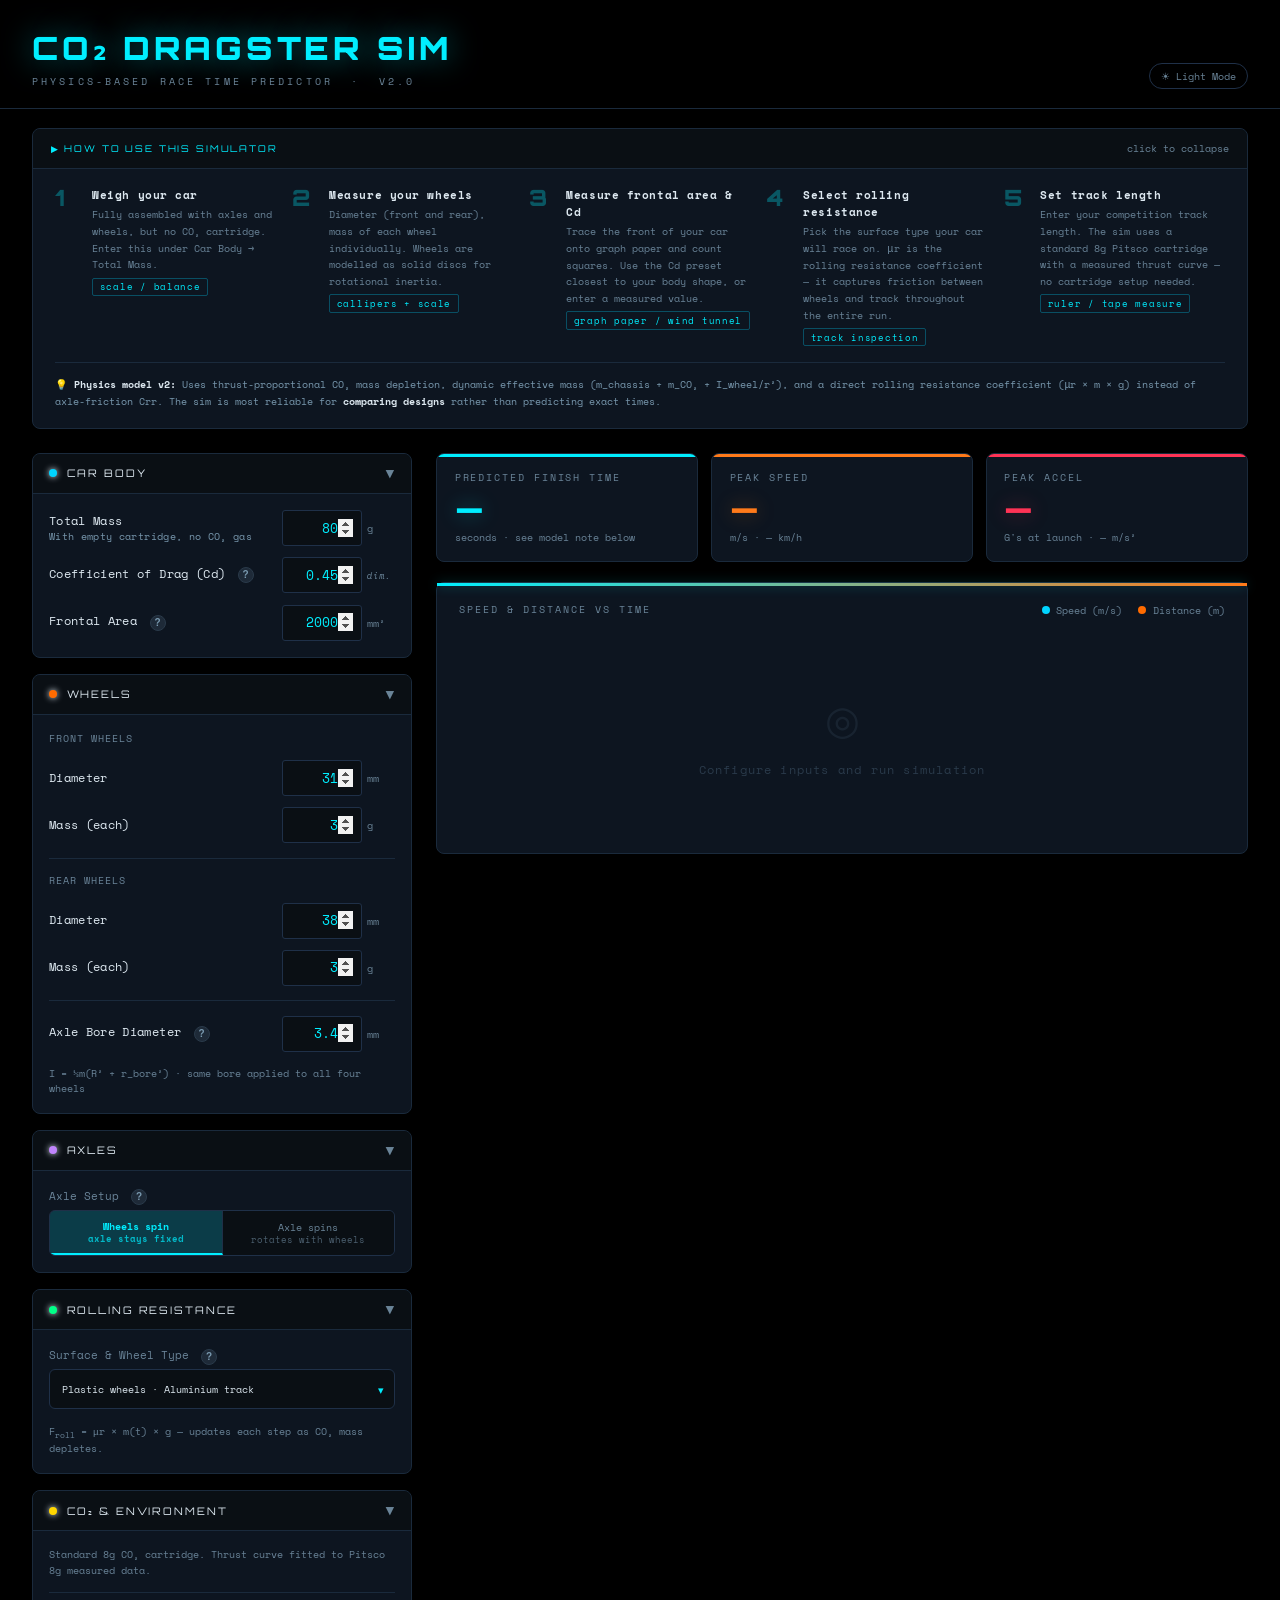
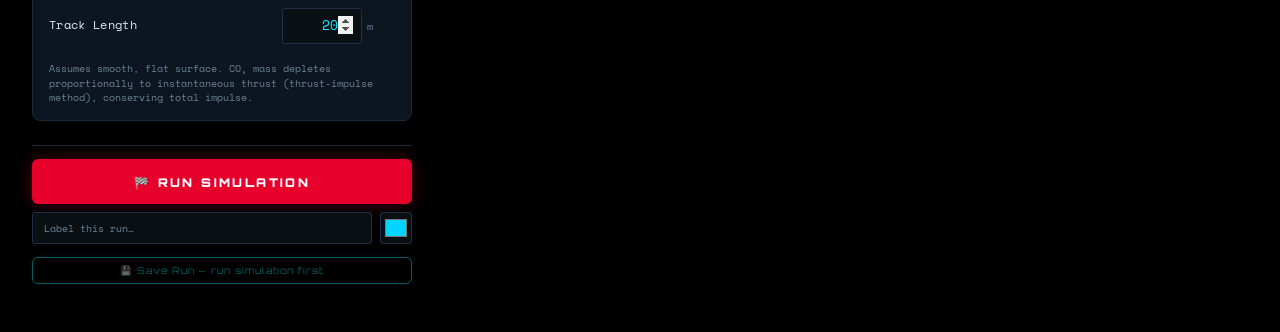
==== commit 3f68cd8d: "tablet,phone,pc adaptability" ====
--- a/DragsterSim.html
+++ b/DragsterSim.html
@@ -2,7 +2,7 @@
 <html lang="en">
 <head>
 <meta charset="UTF-8">
-<meta name="viewport" content="width=device-width, initial-scale=1.0">
+<meta name="viewport" content="width=device-width, initial-scale=1.0, maximum-scale=1.0">
 <title>CO₂ Dragster Simulator</title>
 <style>
 @import url('https://fonts.googleapis.com/css2?family=Orbitron:wght@400;700;900&family=Space+Mono:wght@400;700&display=swap');
@@ -75,8 +75,33 @@
   grid-template-columns: 380px 1fr;
   gap: 1.5rem;
 }
+
+/* ── Tablet (portrait iPad etc) ── */
 @media(max-width:900px) {
-  .app { grid-template-columns: 1fr; padding: 1rem; }
+  .app { grid-template-columns: 1fr; padding: 1rem 1rem 2rem; }
+  .onboard { padding: .8rem 1rem 0; }
+  .header { padding: 1.2rem 1rem 0; }
+  .header-inner { padding-bottom: .9rem; }
+}
+
+/* ── Phone ── */
+@media(max-width:520px) {
+  .app { padding: .6rem .6rem 2rem; gap: .8rem; }
+  .onboard { padding: .6rem .6rem 0; }
+  .header { padding: .9rem .6rem 0; }
+  .logo-title { font-size: 1.2rem; letter-spacing: .08em; }
+  .logo-sub { font-size: .55rem; letter-spacing: .18em; }
+  .section-body { padding: .75rem .75rem; gap: .6rem; }
+  .section-header { padding: .6rem .75rem; }
+  .results-grid { grid-template-columns: 1fr 1fr; gap: .5rem; }
+  .result-card { padding: .75rem .85rem; }
+  .result-value { font-size: 1.7rem; }
+  .chart-card { padding: .9rem .9rem; }
+  .breakdown-card { padding: .9rem .9rem; }
+  .range-card { padding: .9rem .9rem; }
+  .onboard-body { padding: .9rem .9rem; gap: .75rem; }
+  .run-btn { font-size: .68rem; padding: .9rem .75rem; }
+  .save-btn { font-size: .55rem; }
 }
 
 .sidebar { display:flex; flex-direction:column; gap:1rem; }
@@ -159,6 +184,13 @@
   text-align: right;
   outline: none;
   transition: border-color .15s;
+  /* Ensure adequate touch target height */
+  min-height: 36px;
+}
+@media(max-width:520px) {
+  input[type=number] { width: 68px; font-size: .75rem; min-height: 40px; }
+  .input-row label { font-size: .68rem; }
+  .unit { font-size: .6rem; width: 22px; }
 }
 input[type=number]:focus, select:focus {
   border-color: var(--accent);
@@ -271,6 +303,11 @@
   display:flex; justify-content:space-between; align-items:center;
   margin-bottom:1rem; flex-wrap:wrap; gap:.5rem;
 }
+@media(max-width:520px) {
+  .chart-header { margin-bottom: .7rem; }
+  .chart-legend { gap: .6rem; }
+  .legend-item { font-size: .58rem; }
+}
 .chart-title { font-size:.62rem; letter-spacing:.2em; color:var(--muted); text-transform:uppercase; }
 .chart-legend { display:flex; gap:1rem; }
 .legend-item { display:flex; align-items:center; gap:.4rem; font-size:.65rem; color:var(--muted); }
@@ -385,6 +422,8 @@
   padding:.3rem .6rem; border-radius:3px; cursor:pointer;
   border:1px solid var(--border2); background:transparent; color:#7a9ab0;
   transition:all .15s;
+  min-height: 36px;
+  white-space: nowrap;
 }
 .mini-btn:hover { border-color:var(--accent); color:var(--accent); }
 .mini-btn.danger { border-color:var(--border2); color:var(--muted); }
@@ -395,6 +434,10 @@
   align-items:center; gap:.5rem;
   padding:.45rem .5rem; border-bottom:1px solid var(--border);
   font-size:.65rem;
+}
+@media(max-width:520px) {
+  .run-row { grid-template-columns: auto 1fr auto auto; font-size:.6rem; gap:.3rem; }
+  .run-time { font-size:.65rem; }
 }
 .run-row:last-child { border-bottom:none; }
 .run-dot { width:10px; height:10px; border-radius:50%; flex-shrink:0; }
@@ -471,6 +514,11 @@
   text-align: center;
   transition: background .15s, color .15s;
   line-height: 1.3;
+  min-height: 44px;  /* touch target */
+  display: flex;
+  flex-direction: column;
+  align-items: center;
+  justify-content: center;
 }
 .pill-opt:last-child { border-right: none; }
 .pill-opt:hover { background: #151e2a; color: var(--text); }
@@ -506,6 +554,7 @@
   padding: .5rem 2rem .5rem .75rem;
   cursor: pointer; outline: none;
   transition: border-color .15s;
+  min-height: 40px;
 }
 .styled-select:focus { border-color: var(--accent); box-shadow: 0 0 0 2px rgba(0,212,255,0.1); }
 .styled-select option { background: #0d1117; color: var(--text); }
@@ -677,7 +726,6 @@
         <div class="section-title">Wheels</div>
         <div class="section-arrow open">▶</div>
       </div>
-      <div class="section-body">
       <div class="section-body">
         <div style="font-size:.62rem;color:var(--muted);letter-spacing:.1em;text-transform:uppercase;margin-bottom:.2rem;">Front Wheels</div>
         <div class="input-row">
@@ -1546,7 +1594,37 @@
 
 window.addEventListener('load', () => {
   try { updateCO2(); applyMuPreset(); updateAxleSetup(); } catch(e) { console.warn('Init error:', e); }
+
+  // On mobile, collapse all sidebar sections by default to reduce scroll
+  if (window.innerWidth <= 520) {
+    document.querySelectorAll('.section-body').forEach(body => {
+      body.classList.add('collapsed');
+      const arrow = body.previousElementSibling?.querySelector('.section-arrow');
+      if (arrow) arrow.classList.remove('open');
+    });
+    // Also collapse onboarding
+    const ob = $('onboard-body'), tl = $('onboard-toggle-label');
+    if (ob && tl) { ob.classList.add('hidden'); tl.textContent = 'click to expand'; }
+  }
+});
+
+// Redraw canvases on resize / orientation change
+let _resizeTimer = null;
+window.addEventListener('resize', () => {
+  clearTimeout(_resizeTimer);
+  _resizeTimer = setTimeout(() => {
+    if (window._lastRun && $('chart').style.display !== 'none') {
+      const cut = window._lastRun.sT.findIndex(t => t > window._lastRun.finishT + 0.05);
+      const n = cut > 0 ? cut : window._lastRun.sT.length;
+      drawSpeedChart($('chart'), window._lastRun.sT.slice(0,n), window._lastRun.sV.slice(0,n), window._lastRun.sD.slice(0,n));
+    }
+    if ($('thrust-card') && $('thrust-card').style.display !== 'none') {
+      drawThrustChart(v('co2-F0'), v('co2-tau'), v('co2-dur'));
+    }
+    if (savedRuns && savedRuns.length > 0) renderForceChart();
+    if (_replayRuns.length) drawReplayFrame(0);
+  }, 150);
 });
 </script>
 </body>
-</html>
+</html>
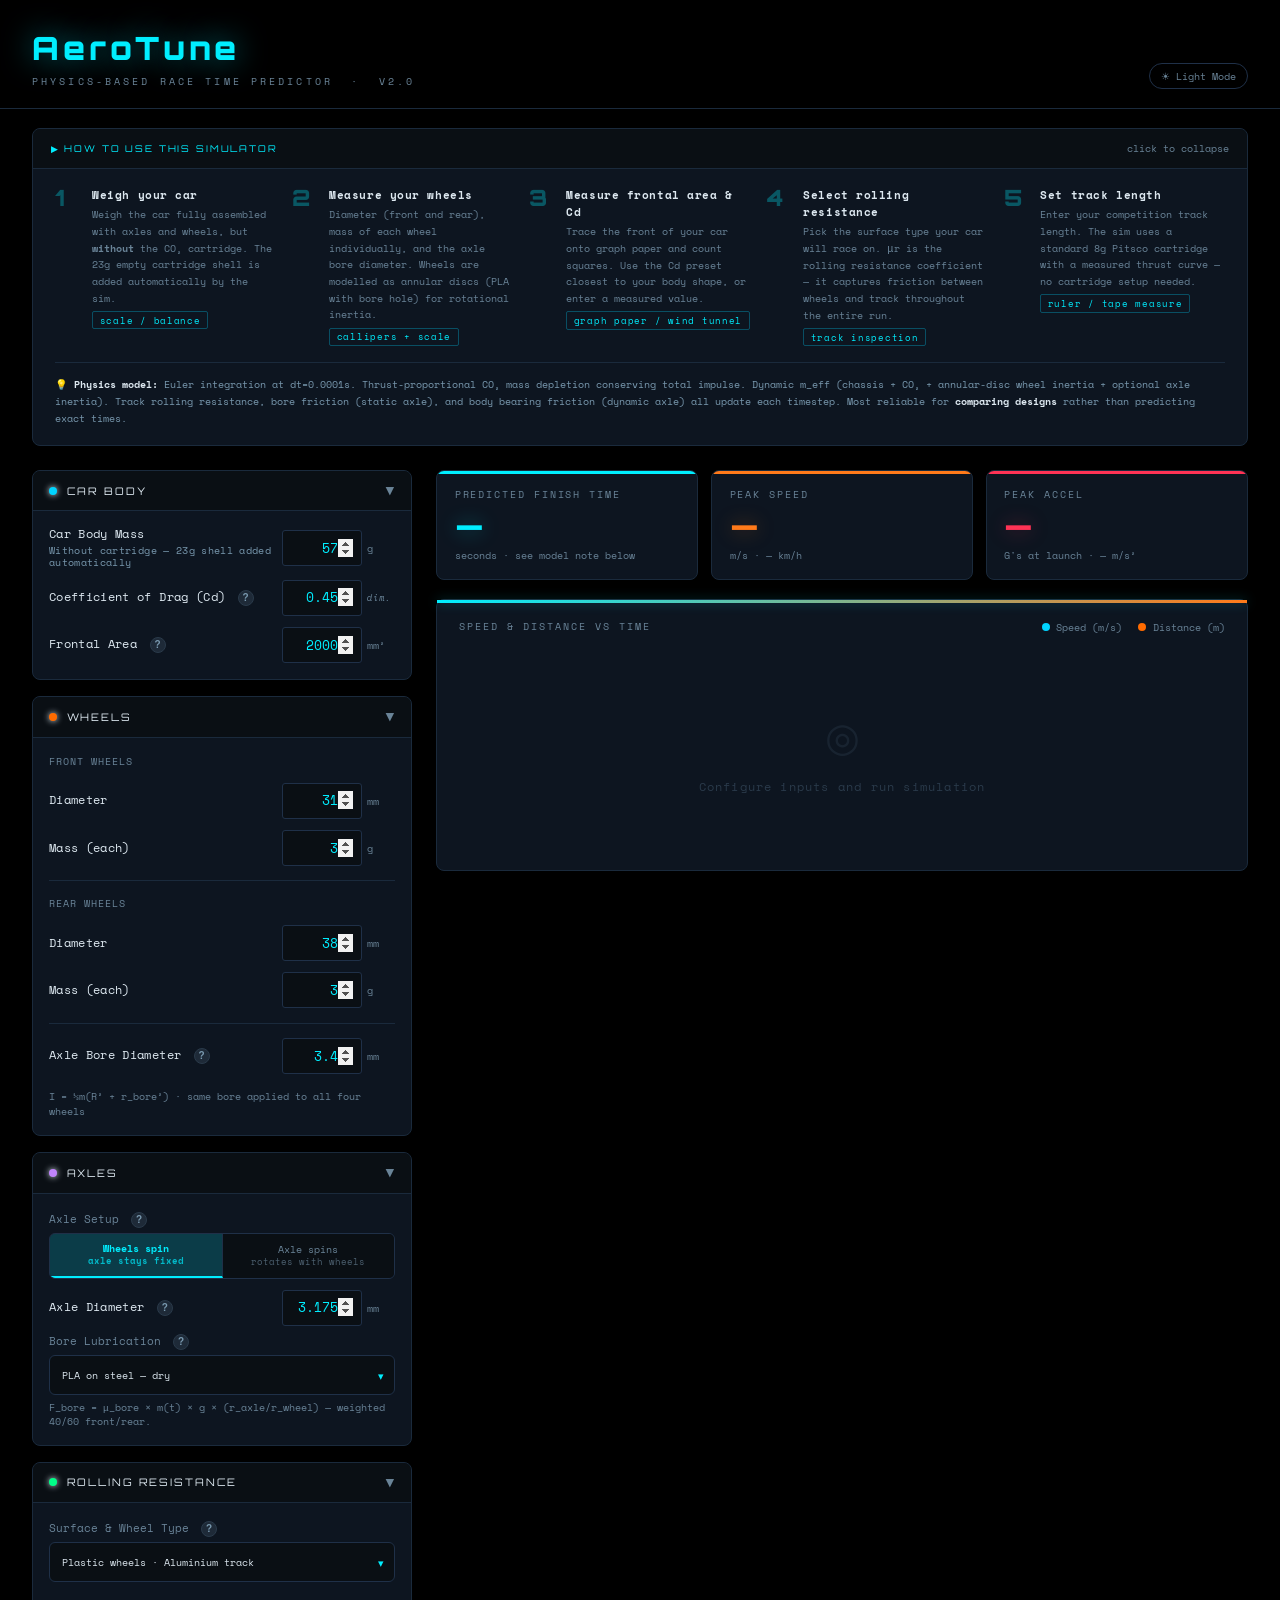
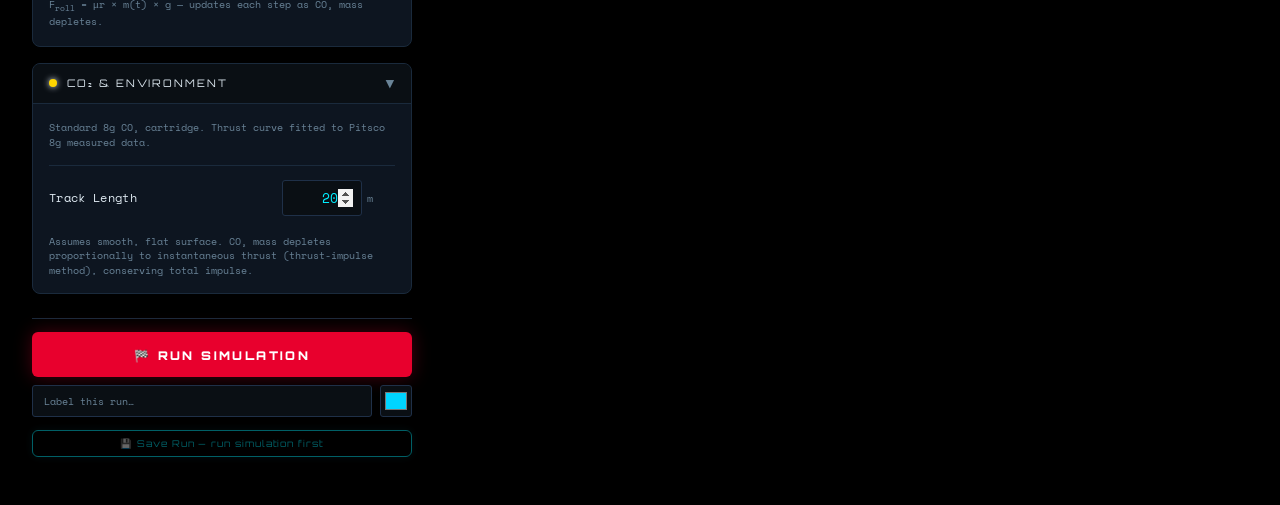
==== commit e695d20b: "Change logo title from 'CO₂ DRAGSTER SIM' to 'AeroTune'" ====
--- a/DragsterSim.html
+++ b/DragsterSim.html
@@ -628,7 +628,7 @@
 <div class="header">
   <div class="header-inner">
     <div class="logo">
-      <div class="logo-title">CO₂ DRAGSTER SIM</div>
+      <div class="logo-title">AeroTune</div>
       <div class="logo-sub">Physics-Based Race Time Predictor &nbsp;·&nbsp; v2.0</div>
     </div>
     <button class="theme-toggle" onclick="toggleTheme()" id="theme-btn">☀ Light Mode</button>
@@ -646,7 +646,7 @@
         <div class="step-num">1</div>
         <div class="step-content">
           <div class="step-title">Weigh your car</div>
-          <div class="step-desc">Fully assembled with axles and wheels, but no CO₂ cartridge. Enter this under Car Body → Total Mass.</div>
+          <div class="step-desc">Weigh the car fully assembled with axles and wheels, but <strong>without</strong> the CO₂ cartridge. The 23g empty cartridge shell is added automatically by the sim.</div>
           <span class="step-tool">scale / balance</span>
         </div>
       </div>
@@ -654,7 +654,7 @@
         <div class="step-num">2</div>
         <div class="step-content">
           <div class="step-title">Measure your wheels</div>
-          <div class="step-desc">Diameter (front and rear), mass of each wheel individually. Wheels are modelled as solid discs for rotational inertia.</div>
+          <div class="step-desc">Diameter (front and rear), mass of each wheel individually, and the axle bore diameter. Wheels are modelled as annular discs (PLA with bore hole) for rotational inertia.</div>
           <span class="step-tool">callipers + scale</span>
         </div>
       </div>
@@ -683,7 +683,7 @@
         </div>
       </div>
       <div class="onboard-note">
-        💡 <strong style="color:var(--text)">Physics model v2:</strong> Uses thrust-proportional CO₂ mass depletion, dynamic effective mass (m_chassis + m_CO₂ + I_wheel/r²), and a direct rolling resistance coefficient (μr × m × g) instead of axle-friction Crr. The sim is most reliable for <strong style="color:var(--text)">comparing designs</strong> rather than predicting exact times.
+        💡 <strong style="color:var(--text)">Physics model:</strong> Euler integration at dt=0.0001s. Thrust-proportional CO₂ mass depletion conserving total impulse. Dynamic m_eff (chassis + CO₂ + annular-disc wheel inertia + optional axle inertia). Track rolling resistance, bore friction (static axle), and body bearing friction (dynamic axle) all update each timestep. Most reliable for <strong style="color:var(--text)">comparing designs</strong> rather than predicting exact times.
       </div>
     </div>
   </div>
@@ -703,8 +703,8 @@
       </div>
       <div class="section-body">
         <div class="input-row">
-          <label>Total Mass <span>With empty cartridge, no CO₂ gas</span></label>
-          <div class="input-wrap"><input type="number" id="mass" value="80" min="10" max="500" step="0.5"><span class="unit">g</span></div>
+          <label>Car Body Mass <span>Without cartridge — 23g shell added automatically</span></label>
+          <div class="input-wrap"><input type="number" id="mass" value="57" min="10" max="500" step="0.5"><span class="unit">g</span></div>
         </div>
         <div class="input-row">
           <label>Coefficient of Drag (Cd) <button class="tip-btn" onclick="toggleTip(this)">?</button></label>
@@ -779,20 +779,68 @@
           <input type="hidden" id="axle-setup" value="static">
         </div>
 
+        <!-- Static-only options -->
+        <div id="axle-static-opts">
+          <div class="input-row">
+            <label>Axle Diameter <button class="tip-btn" onclick="toggleTip(this)">?</button></label>
+            <div class="tip-box">Outside diameter of the steel axle rod. Standard CO₂ dragster axles are 1/8" (3.175 mm). This is used to calculate bore friction — the sliding resistance between the PLA wheel bore and the steel axle surface: F_bore = μ_bore × m × g × (r_axle / r_wheel). Measure with callipers for accuracy.</div>
+            <div class="input-wrap"><input type="number" id="axle-dia-static" value="3.175" min="1" max="10" step="0.025"><span class="unit">mm</span></div>
+          </div>
+          <div class="input-full" style="margin-top:.4rem;">
+            <label>Bore Lubrication <button class="tip-btn" onclick="toggleTip(this)">?</button></label>
+            <div class="tip-box">Friction coefficient (μ) between the PLA wheel bore and the steel axle. Dry PLA-on-steel is ~0.25. Graphite powder reduces this to ~0.10. This is separate from track rolling resistance — it acts at the axle contact radius and gets amplified by r_axle/r_wheel.</div>
+            <div class="styled-select-wrap">
+              <select id="mu-bore-preset" class="styled-select" onchange="applyMuBorePreset()">
+                <option value="0.25">PLA on steel — dry</option>
+                <option value="0.10">PLA on steel — graphite</option>
+                <option value="0.15">PLA on steel — wax / petroleum jelly</option>
+                <option value="custom">Custom μ…</option>
+              </select>
+            </div>
+          </div>
+          <div class="input-row" id="mu-bore-custom-row" style="display:none;">
+            <label>Custom μ_bore</label>
+            <div class="input-wrap"><input type="number" id="mu-bore-custom" value="0.25" min="0.01" max="1.0" step="0.01" oninput="syncCustomMuBore()"><span class="unit"></span></div>
+          </div>
+          <input type="hidden" id="mu-bore" value="0.25">
+          <div style="font-size:.6rem;color:var(--muted);margin-top:.3rem;line-height:1.5;">
+            F_bore = μ_bore × m(t) × g × (r_axle/r_wheel) — weighted 40/60 front/rear.
+          </div>
+        </div>
+
         <!-- Dynamic-only options -->
         <div id="axle-dynamic-opts" style="display:none;">
           <div style="font-size:.6rem;color:var(--muted);margin:.2rem 0 .6rem;line-height:1.5;">
-            Solid cylinder: I = ½mr² → effective mass penalty per axle = ½m_axle.<br>
-            Two axles total: adds m_axle to m_eff.
+            Axle rotates with wheels — no bore sliding friction. Inertia penalty plus body bearing friction where the axle sits in the car body.
           </div>
           <div class="input-row">
             <label>Axle Diameter <button class="tip-btn" onclick="toggleTip(this)">?</button></label>
-            <div class="tip-box">Outside diameter of the spinning axle rod. Standard CO₂ dragster axles are 1/8" (3.175 mm) steel. Measure with callipers if unsure.</div>
+            <div class="tip-box">Outside diameter of the spinning axle rod. Standard CO₂ dragster axles are 1/8" (3.175 mm) steel. Used for both rotational inertia and body bearing friction calculations.</div>
             <div class="input-wrap"><input type="number" id="axle-dia" value="3.175" min="1" max="10" step="0.025"><span class="unit">mm</span></div>
           </div>
           <div class="input-row">
             <label>Axle Mass <span>one axle</span></label>
             <div class="input-wrap"><input type="number" id="axle-mass" value="4.0" min="0.5" max="30" step="0.1"><span class="unit">g</span></div>
+          </div>
+          <div class="input-full" style="margin-top:.4rem;">
+            <label>Body Bearing Lubrication <button class="tip-btn" onclick="toggleTip(this)">?</button></label>
+            <div class="tip-box">In dynamic axle setup the steel axle spins inside a hole drilled into the PLA car body. This is a journal bearing — friction: F = μ_body × m(t) × g × (r_axle/r_wheel), weighted 40/60 front/rear. Steel-on-PLA dry is ~0.25. Graphite powder in the body hole reduces this to ~0.10.</div>
+            <div class="styled-select-wrap">
+              <select id="mu-body-preset" class="styled-select" onchange="applyMuBodyPreset()">
+                <option value="0.25">Steel on PLA — dry</option>
+                <option value="0.10">Steel on PLA — graphite</option>
+                <option value="0.15">Steel on PLA — wax</option>
+                <option value="custom">Custom μ…</option>
+              </select>
+            </div>
+          </div>
+          <div class="input-row" id="mu-body-custom-row" style="display:none;">
+            <label>Custom μ_body</label>
+            <div class="input-wrap"><input type="number" id="mu-body-custom" value="0.25" min="0.01" max="1.0" step="0.01" oninput="syncCustomMuBody()"><span class="unit"></span></div>
+          </div>
+          <input type="hidden" id="mu-body" value="0.25">
+          <div style="font-size:.6rem;color:var(--muted);margin-top:.3rem;line-height:1.5;">
+            F_body = μ_body × m(t) × g × (r_axle/r_wheel) — weighted 40/60 front/rear.
           </div>
         </div>
       </div>
@@ -842,9 +890,8 @@
         <div style="font-size:.6rem;color:var(--muted);line-height:1.6;">
           Standard 8g CO₂ cartridge. Thrust curve fitted to Pitsco 8g measured data.
         </div>
-        <input type="hidden" id="nozzle-dia" value="2.95">
         <input type="hidden" id="co2-F0" value="18.3">
-        <input type="hidden" id="co2-tau" value="0.117">
+        <input type="hidden" id="co2-tau" value="0.1174">
         <input type="hidden" id="co2-dur" value="0.45">
         <hr class="divider">
         <div class="input-row">
@@ -949,9 +996,11 @@
         <span style="font-size:.58rem;color:#7a9ab0;cursor:pointer;text-decoration:underline;font-family:var(--font-mono);font-weight:400;letter-spacing:.05em;text-transform:none;" onclick="toggleForcesExplain()">explain these forces</span>
       </div>
       <div id="forces-explain" style="display:none;font-size:.63rem;color:#7a9ab0;line-height:1.7;background:var(--surface);border-radius:3px;padding:.6rem .8rem;margin-bottom:.8rem;">
-        <strong style="color:var(--text);">At launch</strong> the car is stationary so air drag is zero. All resistance comes from <em>wheel spin-up</em> — the rotational inertia of the wheels acting as additional effective mass. PLA wheels are modelled as annular discs: I = ½m(R_outer² + R_bore²), so I/R² = ½m(1 + (R_bore/R)²). A larger bore increases the penalty above the solid-disc baseline.<br><br>
-        <strong style="color:var(--text);">Rolling resistance</strong> acts as a constant force throughout the entire run: F_roll = μr × m(t) × g. It decreases slightly as the CO₂ cartridge empties and total mass falls. This is the primary variable you control through wheel-track surface choice.<br><br>
-        <strong style="color:var(--text);">At peak speed</strong> air drag dominates — it grows with the square of velocity and becomes the single largest resistive force the car fights at high speed. This is where aerodynamic body shaping and frontal area reduction pay the biggest dividends.
+        <strong style="color:var(--text);">At launch</strong> air drag is zero. Resistance is wheel spin-up inertia only — PLA wheels as annular discs: I = ½m(R² + r_bore²).<br><br>
+        <strong style="color:var(--text);">Track rolling resistance</strong> — wheel deformation against the track surface. F = μr × m(t) × g.<br><br>
+        <strong style="color:var(--text);">Bore friction</strong> (static axle) — PLA bore sliding radially on the steel axle. F = μ_bore × m(t) × g × (r_axle/r_wheel). Graphite reduces μ from ~0.25 to ~0.10.<br><br>
+        <strong style="color:var(--text);">Body bearing friction</strong> (dynamic axle) — steel axle spinning in the car body hole. Same formula: F = μ_body × m(t) × g × (r_axle/r_wheel). Graphite in the body hole reduces this significantly.<br><br>
+        <strong style="color:var(--text);">At peak speed</strong> air drag dominates — grows with v² and is the biggest force to fight at high speed.
       </div>
 
       <div style="font-size:.58rem;letter-spacing:.1em;color:var(--muted);text-transform:uppercase;margin-bottom:.4rem;">At Launch</div>
@@ -963,9 +1012,19 @@
 
       <div style="font-size:.58rem;letter-spacing:.1em;color:var(--muted);text-transform:uppercase;margin-bottom:.4rem;margin-top:.6rem;">Throughout Race</div>
       <div class="breakdown-row">
-        <div class="bd-label">Rolling Resistance</div>
+        <div class="bd-label">Track Rolling</div>
         <div class="bd-bar-wrap"><div class="bd-bar" id="bar-roll" style="background:var(--green);width:0%"></div></div>
         <div class="bd-val" id="val-roll">—</div>
+      </div>
+      <div class="breakdown-row" id="bore-friction-row">
+        <div class="bd-label">Bore Friction</div>
+        <div class="bd-bar-wrap"><div class="bd-bar" id="bar-bore" style="background:#c084fc;width:0%"></div></div>
+        <div class="bd-val" id="val-bore">—</div>
+      </div>
+      <div class="breakdown-row" id="body-bearing-row">
+        <div class="bd-label">Body Bearing</div>
+        <div class="bd-bar-wrap"><div class="bd-bar" id="bar-body" style="background:#fb923c;width:0%"></div></div>
+        <div class="bd-val" id="val-body">—</div>
       </div>
 
       <div style="font-size:.58rem;letter-spacing:.1em;color:var(--muted);text-transform:uppercase;margin-bottom:.4rem;margin-top:.6rem;">At Peak Speed</div>
@@ -1190,17 +1249,53 @@
 
 function updateAxleSetup() {
   const isDynamic = $('axle-setup').value === 'dynamic';
+  $('axle-static-opts').style.display  = isDynamic ? 'none'  : 'block';
   $('axle-dynamic-opts').style.display = isDynamic ? 'block' : 'none';
+}
+
+function applyMuBorePreset() {
+  const sel = $('mu-bore-preset');
+  if (!sel) return;
+  const customRow = $('mu-bore-custom-row');
+  if (sel.value === 'custom') {
+    if (customRow) customRow.style.display = 'grid';
+    $('mu-bore').value = $('mu-bore-custom').value;
+  } else {
+    if (customRow) customRow.style.display = 'none';
+    $('mu-bore').value = sel.value;
+  }
+}
+
+function syncCustomMuBore() {
+  $('mu-bore').value = $('mu-bore-custom').value;
+}
+
+function applyMuBodyPreset() {
+  const sel = $('mu-body-preset');
+  if (!sel) return;
+  const customRow = $('mu-body-custom-row');
+  if (sel.value === 'custom') {
+    if (customRow) customRow.style.display = 'grid';
+    $('mu-body').value = $('mu-body-custom').value;
+  } else {
+    if (customRow) customRow.style.display = 'none';
+    $('mu-body').value = sel.value;
+  }
+}
+
+function syncCustomMuBody() {
+  if ($('mu-body-custom')) $('mu-body').value = $('mu-body-custom').value;
 }
 
 function applyMuPreset() {
   const sel = $('mu-r-preset');
+  if (!sel) return;
   const customRow = $('mu-r-custom-row');
   if (sel.value === 'custom') {
-    customRow.style.display = 'grid';
+    if (customRow) customRow.style.display = 'grid';
     $('mu-r').value = v('mu-r-custom');
   } else {
-    customRow.style.display = 'none';
+    if (customRow) customRow.style.display = 'none';
     $('mu-r').value = sel.value;
   }
 }
@@ -1209,26 +1304,22 @@
   $('mu-r').value = v('mu-r-custom');
 }
 
-// ── CO₂ thrust parameters — fixed 8g Pitsco cartridge ─────────
-function updateCO2() {
-  // Fixed measured values for 8g Pitsco cartridge at 20°C
-  $('co2-F0').value  = '18.30';
-  $('co2-tau').value = '0.1174';
-  $('co2-dur').value = '0.45';
-}
-
 // ── Core physics simulation ────────────────────────────────────
-// Matches Python model:
-//   - Thrust-proportional CO₂ mass depletion: dm = (m_CO2_initial/J_total) * F_thrust * dt
-//   - Dynamic effective mass: m_eff = m_chassis + m_CO2 + I_front/r_front² + I_rear/r_rear²
-//   - Rolling resistance: F_roll = μr * m_total * g  (updates each step)
-//   - Air drag: F_drag = ½ρCdAv²
-//   - Solid-disc wheel inertia: I = ½mr²  →  I/r² = ½m  →  2 wheels: m_rot = m_wheel
+// Euler integration, dt=0.0001s
+// Forces: thrust (exponential decay) · aero drag · track rolling · bore/body bearing friction
+// Effective mass: chassis + CO₂(t) + annular-disc wheel inertia + optional solid-cylinder axle inertia
 function simulate(params) {
-  const {
-    mChassis, mCO2Initial, Cd, A, rho, muR, mRotEff,
-    thrustF0, thrustTau, thrustDur, trackLen
-  } = params;
+  var mChassis    = params.mChassis;
+  var mCO2Initial = params.mCO2Initial;
+  var Cd          = params.Cd;
+  var A           = params.A;
+  var rho         = params.rho;
+  var muRTotal    = params.muRTotal;
+  var mRotEff     = params.mRotEff;
+  var thrustF0    = params.thrustF0;
+  var thrustTau   = params.thrustTau;
+  var thrustDur   = params.thrustDur;
+  var trackLen    = params.trackLen;
 
   // Total impulse for thrust-proportional mass depletion
   const J_total = thrustF0 * thrustTau * (1 - Math.exp(-thrustDur / thrustTau));
@@ -1258,7 +1349,7 @@
 
     // Resistance forces
     const F_drag = 0.5 * rho * Cd * A * vel * vel;
-    const F_roll = muR * mTotal * G;  // dynamic — updates as CO₂ mass depletes
+    const F_roll = muRTotal * mTotal * G;  // track + bore friction, dynamic
 
     // Net acceleration
     const a = (F_thrust - F_drag - F_roll) / mEff;
@@ -1281,14 +1372,16 @@
   return { finishT, finishV, peakV, peakA, sT, sV, sD };
 }
 
-function buildParams(overrides={}) {
-  // Total mass weighed with empty cartridge inserted — shell is already included.
+function buildParams() {
+  // User enters car body only (no cartridge).
+  // 23g empty Pitsco cartridge shell is added here — it stays in the car the whole run.
   // Only the 8g CO₂ gas depletes during the run.
-  const mChassis    = v('mass') / 1000;
-  const mCO2Initial = 0.008;  // 8g cartridge only
-
-  const Cd = overrides.Cd ?? v('cd-custom');
-  const A  = overrides.A  ?? (v('frontal-override') / 1e6);     // mm² → m²
+  const CARTRIDGE_SHELL = 0.023;
+  const mChassis    = v('mass') / 1000 + CARTRIDGE_SHELL;
+  const mCO2Initial = 0.008;
+
+  const Cd = v('cd-custom');
+  const A  = v('frontal-override') / 1e6;
 
   // Annular disc (PLA wheel with axle bore): I = ½m(R_outer² + R_bore²)
   // Rotational effective mass contribution per wheel pair = I/R_outer²:
@@ -1296,28 +1389,49 @@
   //   same for rear → wheel contribution = mWF×(1+(rBore/rF)²) + mWR×(1+(rBore/rR)²)
   const mWF   = v('wf-mass') / 1000;
   const mWR   = v('wr-mass') / 1000;
-  const rF    = v('wf-dia') / 2 / 1000;   // outer radius front (m)
-  const rR    = v('wr-dia') / 2 / 1000;   // outer radius rear  (m)
-  const rBore = v('bore-dia') / 2 / 1000; // bore radius (m)
-  const mRotWheels = mWF * (1 + (rBore/rF)**2) + mWR * (1 + (rBore/rR)**2);
-
-  // Dynamic axle: solid cylinder I = ½mr², I/r² = ½m per axle
-  // Two axles spinning → adds 2×(½m_axle) = m_axle to effective mass
+  const rF    = v('wf-dia') / 2 / 1000;
+  const rR    = v('wr-dia') / 2 / 1000;
+  // In dynamic mode the wheel is fixed to the axle — bore radius = axle radius.
+  // In static mode the bore is a loose fit around the fixed axle — use measured bore-dia.
   const isDynamic = $('axle-setup').value === 'dynamic';
-  const mAxleRot  = isDynamic ? (v('axle-mass') / 1000) * 2 * 0.5 : 0;  // = m_axle_one × 2 × ½
+  const rBore = isDynamic
+    ? v('axle-dia') / 2 / 1000
+    : v('bore-dia') / 2 / 1000;
+  const mRotWheels = mWF * (1 + (rBore/rF)*(rBore/rF)) + mWR * (1 + (rBore/rR)*(rBore/rR));
+
+  const mAxleRot  = isDynamic ? (v('axle-mass') / 1000) * 2 * 0.5 : 0;
   const mRotEff   = mRotWheels + mAxleRot;
 
-  const muR = overrides.muR ?? v('mu-r');
-
-  const thrustF0  = overrides.F0  ?? v('co2-F0');
-  const thrustTau = overrides.tau ?? v('co2-tau');
-  const thrustDur = overrides.dur ?? v('co2-dur');
-
-  const tempC = 20;
-  const rho   = 1.225 * (293.15 / (273.15 + tempC));   // ≈ 1.204 at 20°C
+  // Track rolling resistance
+  const muR = v('mu-r');
+
+  // Bore friction — static axle only: wheel PLA bore slides on fixed steel axle
+  let muBoreEff = 0;
+  if (!isDynamic) {
+    const rAxle  = v('axle-dia-static') / 2 / 1000;
+    const muBore = v('mu-bore');
+    muBoreEff = muBore * (0.40 * rAxle/rF + 0.60 * rAxle/rR);
+  }
+
+  // Body bearing friction — dynamic axle only: steel axle spins in car body hole
+  // Same journal bearing formula as bore friction, at body contact radius
+  let muBodyEff = 0;
+  if (isDynamic) {
+    const rAxle   = v('axle-dia') / 2 / 1000;
+    const muBody  = v('mu-body');
+    muBodyEff = muBody * (0.40 * rAxle/rF + 0.60 * rAxle/rR);
+  }
+
+  const muRTotal = muR + muBoreEff + muBodyEff;
+
+  const thrustF0  = v('co2-F0');
+  const thrustTau = v('co2-tau');
+  const thrustDur = v('co2-dur');
+
+  const rho      = 1.225 * (293.15 / (273.15 + 20));  // 20°C: 1.204 kg/m³
   const trackLen = v('track');
 
-  return { mChassis, mCO2Initial, Cd, A, rho, muR, mRotEff, mWF, mWR, thrustF0, thrustTau, thrustDur, trackLen };
+  return { mChassis, mCO2Initial, Cd, A, rho, muR, muBoreEff, muBodyEff, muRTotal, mRotEff, thrustF0, thrustTau, thrustDur, trackLen };
 }
 
 // ── Run simulation & update UI ─────────────────────────────────
@@ -1340,17 +1454,38 @@
   $('r-kmh').textContent = (r.peakV*3.6).toFixed(1);
   $('r-ms2').textContent = r.peakA.toFixed(1);
 
-  // Forces breakdown — scaled relative to each other
-  const fSpinUp = p.mRotEff * r.peakA;                              // rotational inertia at peak accel
-  const fRoll   = p.muR * (p.mChassis + p.mCO2Initial) * G;        // rolling resistance at run start (max value)
-  const fAero   = 0.5 * p.rho * p.Cd * p.A * r.peakV * r.peakV;   // aero drag at peak speed
-  const maxF    = Math.max(fSpinUp, fRoll, fAero) || 1;
+  // Forces breakdown
+  const fSpinUp = p.mRotEff * r.peakA;
+  const fRoll   = p.muR       * (p.mChassis + p.mCO2Initial) * G;
+  const fBore   = p.muBoreEff * (p.mChassis + p.mCO2Initial) * G;
+  const fBody   = p.muBodyEff * (p.mChassis + p.mCO2Initial) * G;
+  const fAero   = 0.5 * p.rho * p.Cd * p.A * r.peakV * r.peakV;
+  const maxF    = Math.max(fSpinUp, fRoll + fBore + fBody, fAero) || 1;
 
   $('forces-card').style.display = 'block';
   $('val-rot').textContent  = fSpinUp.toFixed(3) + ' N';
   $('bar-rot').style.width  = (fSpinUp / maxF * 100).toFixed(0) + '%';
   $('val-roll').textContent = fRoll.toFixed(3) + ' N';
   $('bar-roll').style.width = (fRoll / maxF * 100).toFixed(0) + '%';
+
+  const boreRow = $('bore-friction-row');
+  if (p.muBoreEff > 0) {
+    boreRow.style.display = 'flex';
+    $('val-bore').textContent = fBore.toFixed(3) + ' N';
+    $('bar-bore').style.width = (fBore / maxF * 100).toFixed(0) + '%';
+  } else {
+    boreRow.style.display = 'none';
+  }
+
+  const bodyRow = $('body-bearing-row');
+  if (p.muBodyEff > 0) {
+    bodyRow.style.display = 'flex';
+    $('val-body').textContent = fBody.toFixed(3) + ' N';
+    $('bar-body').style.width = (fBody / maxF * 100).toFixed(0) + '%';
+  } else {
+    bodyRow.style.display = 'none';
+  }
+
   $('val-aero').textContent = fAero.toFixed(3) + ' N';
   $('bar-aero').style.width = (fAero / maxF * 100).toFixed(0) + '%';
 
@@ -1372,12 +1507,12 @@
 
   $('range-card').style.display = 'block';
   $('range-note').innerHTML =
-    `<strong style="color:var(--accent)">${tMid.toFixed(4)}s</strong> predicted finish time<br>` +
-    `<span style="color:var(--muted);font-size:.6rem;line-height:1.7;">` +
-    `Model v2: 8g CO₂ gas depletes proportionally to thrust · dynamic m_eff · annular-disc PLA wheel inertia · μr rolling resistance. ` +
-    `Thrust curve fitted to Pitsco 8g measured data. ` +
-    `Jointed sheet-metal tracks typically run 8–12% slower than predicted. ` +
-    `Use as a relative comparison tool — not an absolute predictor.</span>`;
+    '<strong style="color:var(--accent)">' + tMid.toFixed(4) + 's</strong> predicted finish time<br>' +
+    '<span style="color:var(--muted);font-size:.6rem;line-height:1.7;">' +
+    'Model v2: 8g CO\u2082 gas depletes proportionally to thrust \u00b7 dynamic m_eff \u00b7 annular-disc PLA wheel inertia \u00b7 \u03bcr rolling resistance. ' +
+    'Thrust curve fitted to Pitsco 8g measured data. ' +
+    'Real times can be up to 10% slower than predicted. ' +
+    'Use as a relative comparison tool \u2014 not an absolute predictor.</span>';
 
   $('chart-empty').style.display = 'none';
   $('chart').style.display = 'block';
@@ -1400,9 +1535,10 @@
 
 function saveRun() {
   if (!window._lastRun) { showError('Run the simulation first.'); return; }
-  const label  = $('run-label').value.trim() || `Run ${savedRuns.length + 1}`;
+  const label  = $('run-label').value.trim() || ('Run ' + (savedRuns.length + 1));
   const colour = $('run-colour').value;
-  savedRuns.push({ label, colour, ...window._lastRun, sT: window._lastRun.sT.slice(), sD: window._lastRun.sD.slice() });
+  const runData = Object.assign({}, window._lastRun, { label: label, colour: colour, sT: window._lastRun.sT.slice(), sD: window._lastRun.sD.slice() });
+  savedRuns.push(runData);
   window._lastRun = null;
   const sb = $('save-btn');
   if (sb) { sb.disabled = true; sb.style.opacity = '.4'; sb.style.cursor = 'not-allowed'; sb.textContent = '💾 Save Run — run simulation first'; }
@@ -1431,14 +1567,14 @@
     const cls   = i === 0 ? '' : (diff < 0 ? 'faster' : 'slower');
     const delta = i === 0
       ? '<span style="color:var(--muted);font-size:.6rem;">baseline</span>'
-      : `<span class="run-delta ${cls}">${sign}${(diff*1000).toFixed(1)}ms</span>`;
-    return `<div class="run-row">
-      <div class="run-dot" style="background:${r.colour}"></div>
-      <div class="run-name" title="${r.label}">${r.label}</div>
-      <div class="run-time">${(r.displayT || r.finishT).toFixed(4)}s</div>
-      ${delta}
-      <span class="run-del" onclick="deleteRun(${i})" title="Remove">✕</span>
-    </div>`;
+      : '<span class="run-delta ' + cls + '">' + sign + (diff*1000).toFixed(1) + 'ms</span>';
+    return '<div class="run-row">' +
+      '<div class="run-dot" style="background:' + r.colour + '"></div>' +
+      '<div class="run-name" title="' + r.label + '">' + r.label + '</div>' +
+      '<div class="run-time">' + (r.displayT || r.finishT).toFixed(4) + 's</div>' +
+      delta +
+      '<span class="run-del" onclick="deleteRun(' + i + ')" title="Remove">\u2715</span>' +
+      '</div>';
   }).join('');
   renderForceChart();
 }
@@ -1471,10 +1607,12 @@
   if (!savedRuns.length) { $('replay-card').style.display = 'none'; return; }
   $('replay-card').style.display = 'block';
   _replayRuns = savedRuns.map(r => ({ label: r.label, colour: r.colour, finishT: r.finishT, displayT: r.displayT || r.finishT }));
-  $('replay-runs-legend').innerHTML = _replayRuns.map(r =>
-    `<div style="display:flex;align-items:center;gap:.35rem;font-size:.62rem;color:var(--muted);">
-      <div style="width:10px;height:3px;border-radius:2px;background:${r.colour}"></div>${r.label} — ${r.displayT.toFixed(4)}s
-    </div>`).join('');
+  $('replay-runs-legend').innerHTML = _replayRuns.map(function(r) {
+    return '<div style="display:flex;align-items:center;gap:.35rem;font-size:.62rem;color:var(--muted);">' +
+      '<div style="width:10px;height:3px;border-radius:2px;background:' + r.colour + '"></div>' +
+      r.label + ' \u2014 ' + r.displayT.toFixed(4) + 's' +
+      '</div>';
+  }).join('');
   setTimeout(() => drawReplayFrame(0), 50);
 }
 
@@ -1518,9 +1656,9 @@
 
 function updateReplayTimeDisplay(simT) {
   const disp=$('replay-time-display'); if(!disp) return;
-  disp.innerHTML=_replayRuns.map(run=>{
-    const done=simT>=run.finishT, col=done?run.colour:'var(--muted)';
-    return `<span style="font-family:var(--font-display);font-size:.7rem;color:${col};">${run.label.slice(0,12)}: ${run.displayT.toFixed(4)}s</span>`;
+  disp.innerHTML=_replayRuns.map(function(run){
+    var done=simT>=run.finishT, col=done?run.colour:'var(--muted)';
+    return '<span style="font-family:var(--font-display);font-size:.7rem;color:' + col + ';">' + run.label.slice(0,12) + ': ' + run.displayT.toFixed(4) + 's</span>';
   }).join('');
 }
 
@@ -1569,16 +1707,17 @@
     {id:'wr-mass',          label:'Rear wheel mass',      min:0.1, max:30   },
     {id:'track',            label:'Track length',         min:5,   max:100  },
     {id:'bore-dia',         label:'Axle bore diameter',   min:0.5, max:15   },
-    {id:'axle-dia',         label:'Axle diameter',         min:1,   max:10,  onlyIf: () => $('axle-setup').value === 'dynamic' },
-    {id:'axle-mass',        label:'Axle mass',             min:0.5, max:30,  onlyIf: () => $('axle-setup').value === 'dynamic' },
+    {id:'axle-dia-static',  label:'Axle diameter',        min:1,   max:10,  onlyIf: () => $('axle-setup').value === 'static'  },
+    {id:'axle-dia',         label:'Axle diameter',        min:1,   max:10,  onlyIf: () => $('axle-setup').value === 'dynamic' },
+    {id:'axle-mass',        label:'Axle mass',            min:0.5, max:30,  onlyIf: () => $('axle-setup').value === 'dynamic' },
   ];
   document.querySelectorAll('.invalid').forEach(el=>el.classList.remove('invalid'));
   fields.forEach(f=>{
     if (f.onlyIf && !f.onlyIf()) return;
     const el=$(f.id); if(!el) return;
     const val=parseFloat(el.value);
-    if(isNaN(val)||val<=0) { errors.push(`${f.label} can't be zero or empty.`); el.classList.add('invalid'); }
-    else if(val<f.min||val>f.max) { errors.push(`${f.label} looks unusual (entered ${val}, expected ${f.min}–${f.max}).`); el.classList.add('invalid'); }
+    if(isNaN(val)||val<=0) { errors.push(f.label + " can't be zero or empty."); el.classList.add('invalid'); }
+    else if(val<f.min||val>f.max) { errors.push(f.label + ' looks unusual (entered ' + val + ', expected ' + f.min + '\u2013' + f.max + ').'); el.classList.add('invalid'); }
   });
   const cd=parseFloat($('cd-custom').value);
   if(isNaN(cd)||cd<=0) { errors.push("Coefficient of Drag can't be zero or empty."); $('cd-custom').classList.add('invalid'); }
@@ -1586,20 +1725,20 @@
   if(isNaN(muR)||muR<=0) { errors.push("Rolling resistance μr can't be zero or empty."); }
   const banner=$('validation-banner');
   if(errors.length>0) {
-    banner.innerHTML='⚠ Please fix the following before running:<br>'+errors.map(e=>`• ${e}`).join('<br>');
+    banner.innerHTML='⚠ Please fix the following before running:<br>'+errors.map(function(e){ return '• '+e; }).join('<br>');
     banner.classList.add('visible'); return false;
   }
   banner.classList.remove('visible'); return true;
 }
 
 window.addEventListener('load', () => {
-  try { updateCO2(); applyMuPreset(); updateAxleSetup(); } catch(e) { console.warn('Init error:', e); }
+  try { applyMuPreset(); applyMuBorePreset(); applyMuBodyPreset(); updateAxleSetup(); } catch(e) { console.warn('Init error:', e); }
 
   // On mobile, collapse all sidebar sections by default to reduce scroll
   if (window.innerWidth <= 520) {
     document.querySelectorAll('.section-body').forEach(body => {
       body.classList.add('collapsed');
-      const arrow = body.previousElementSibling?.querySelector('.section-arrow');
+      const arrow = body.previousElementSibling && body.previousElementSibling.querySelector('.section-arrow');
       if (arrow) arrow.classList.remove('open');
     });
     // Also collapse onboarding
@@ -1627,4 +1766,4 @@
 });
 </script>
 </body>
-</html>+</html>
